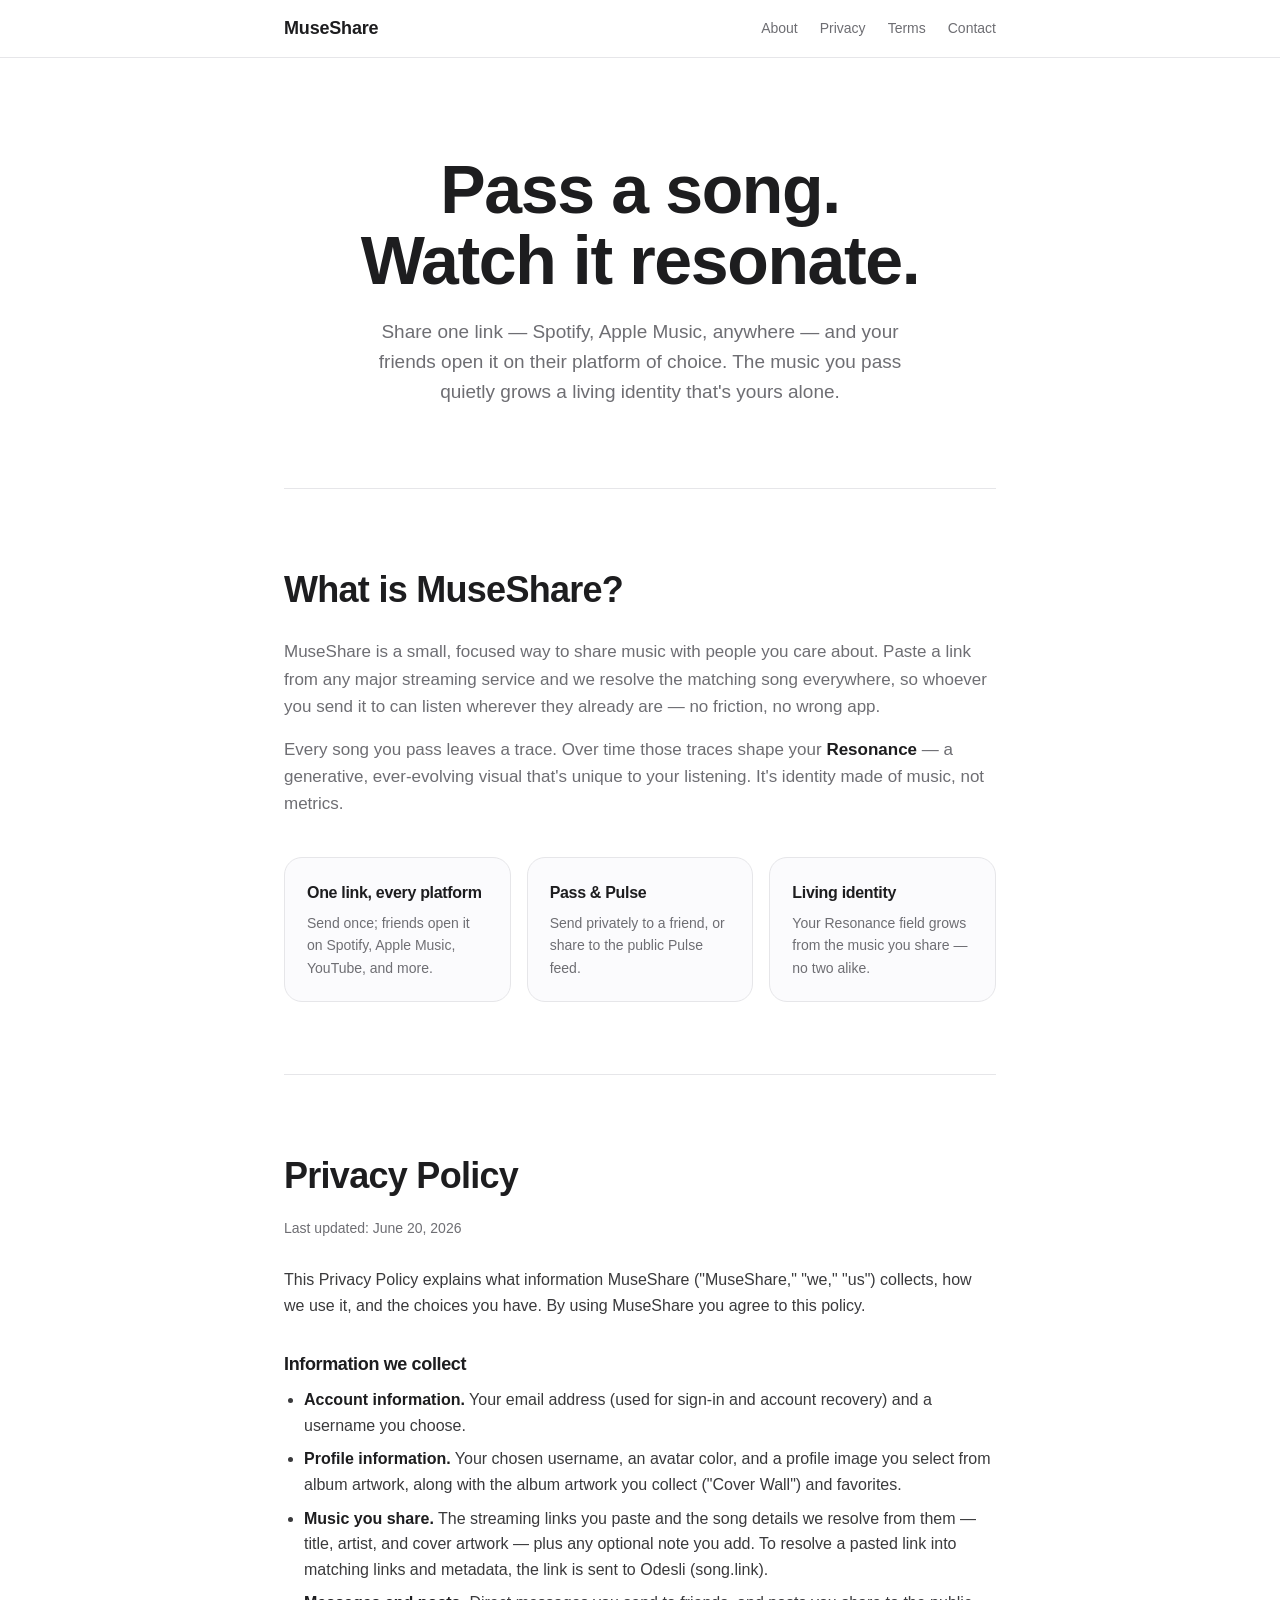
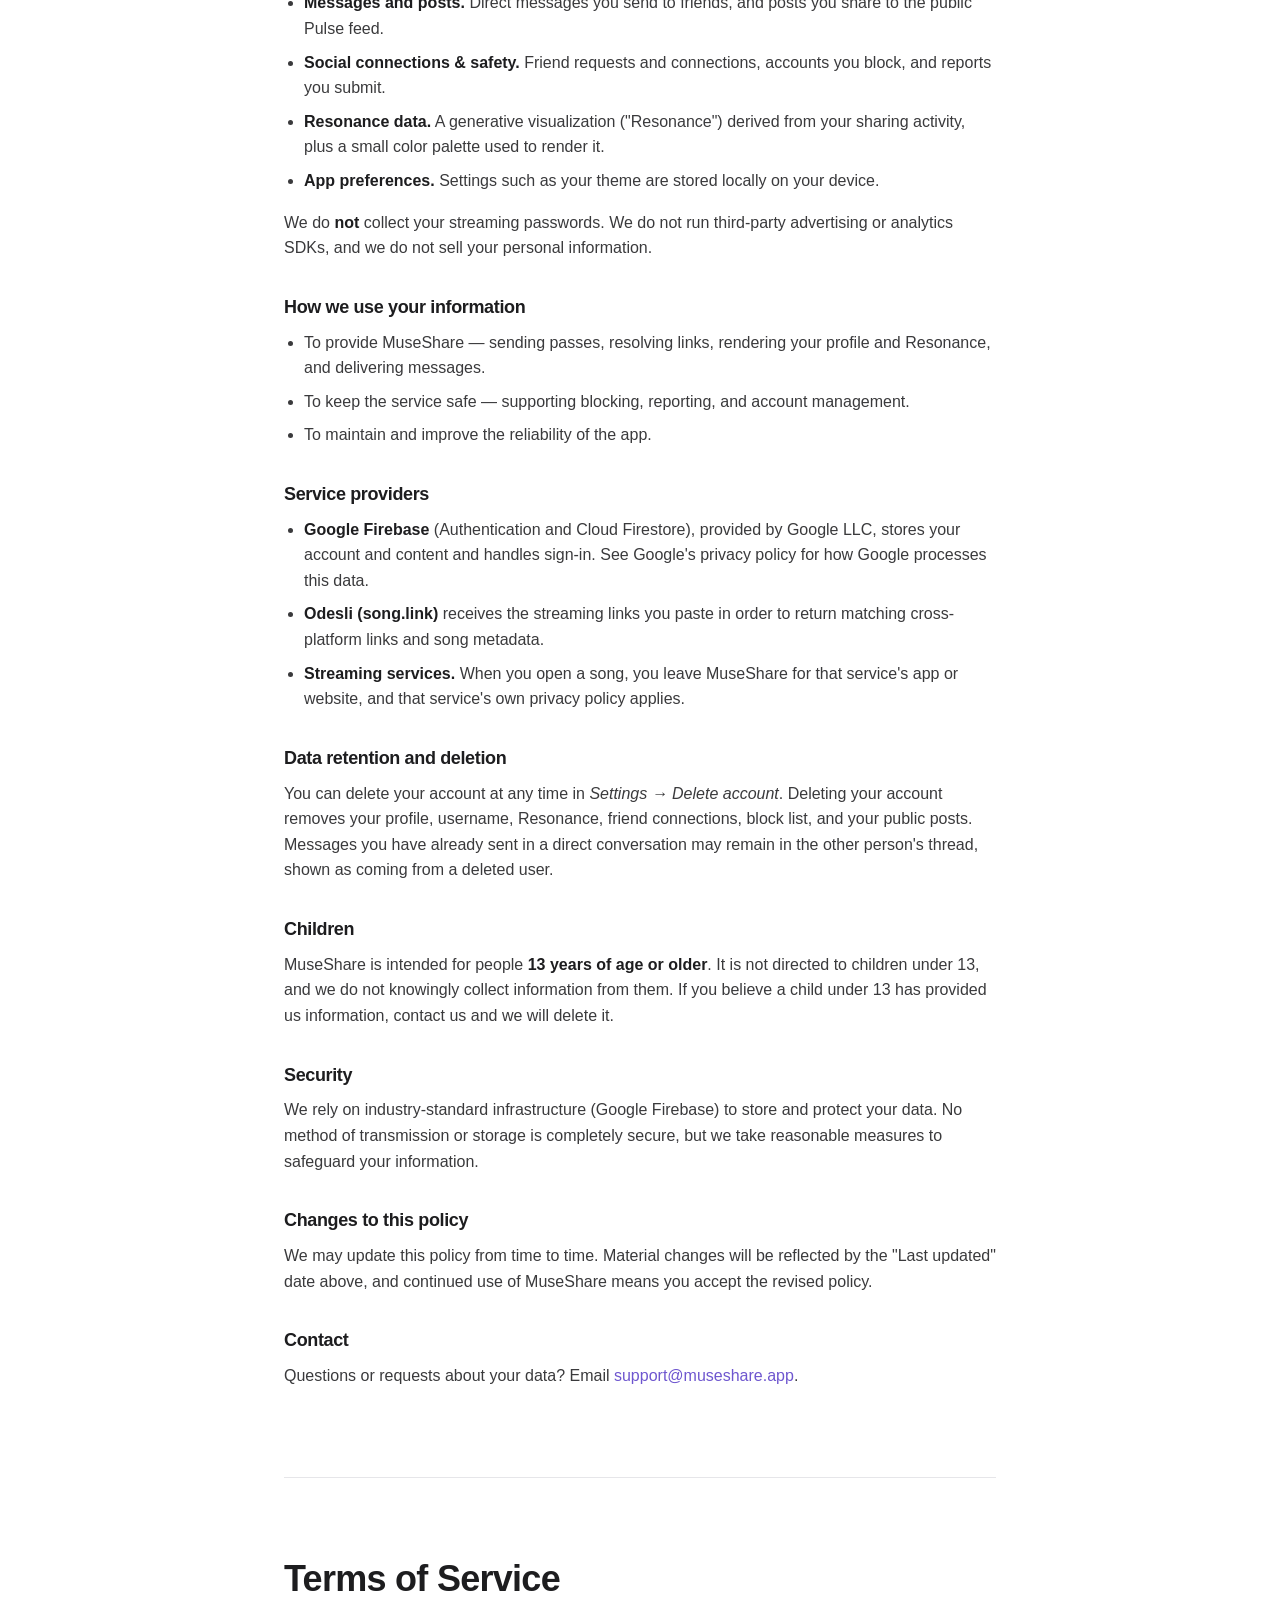
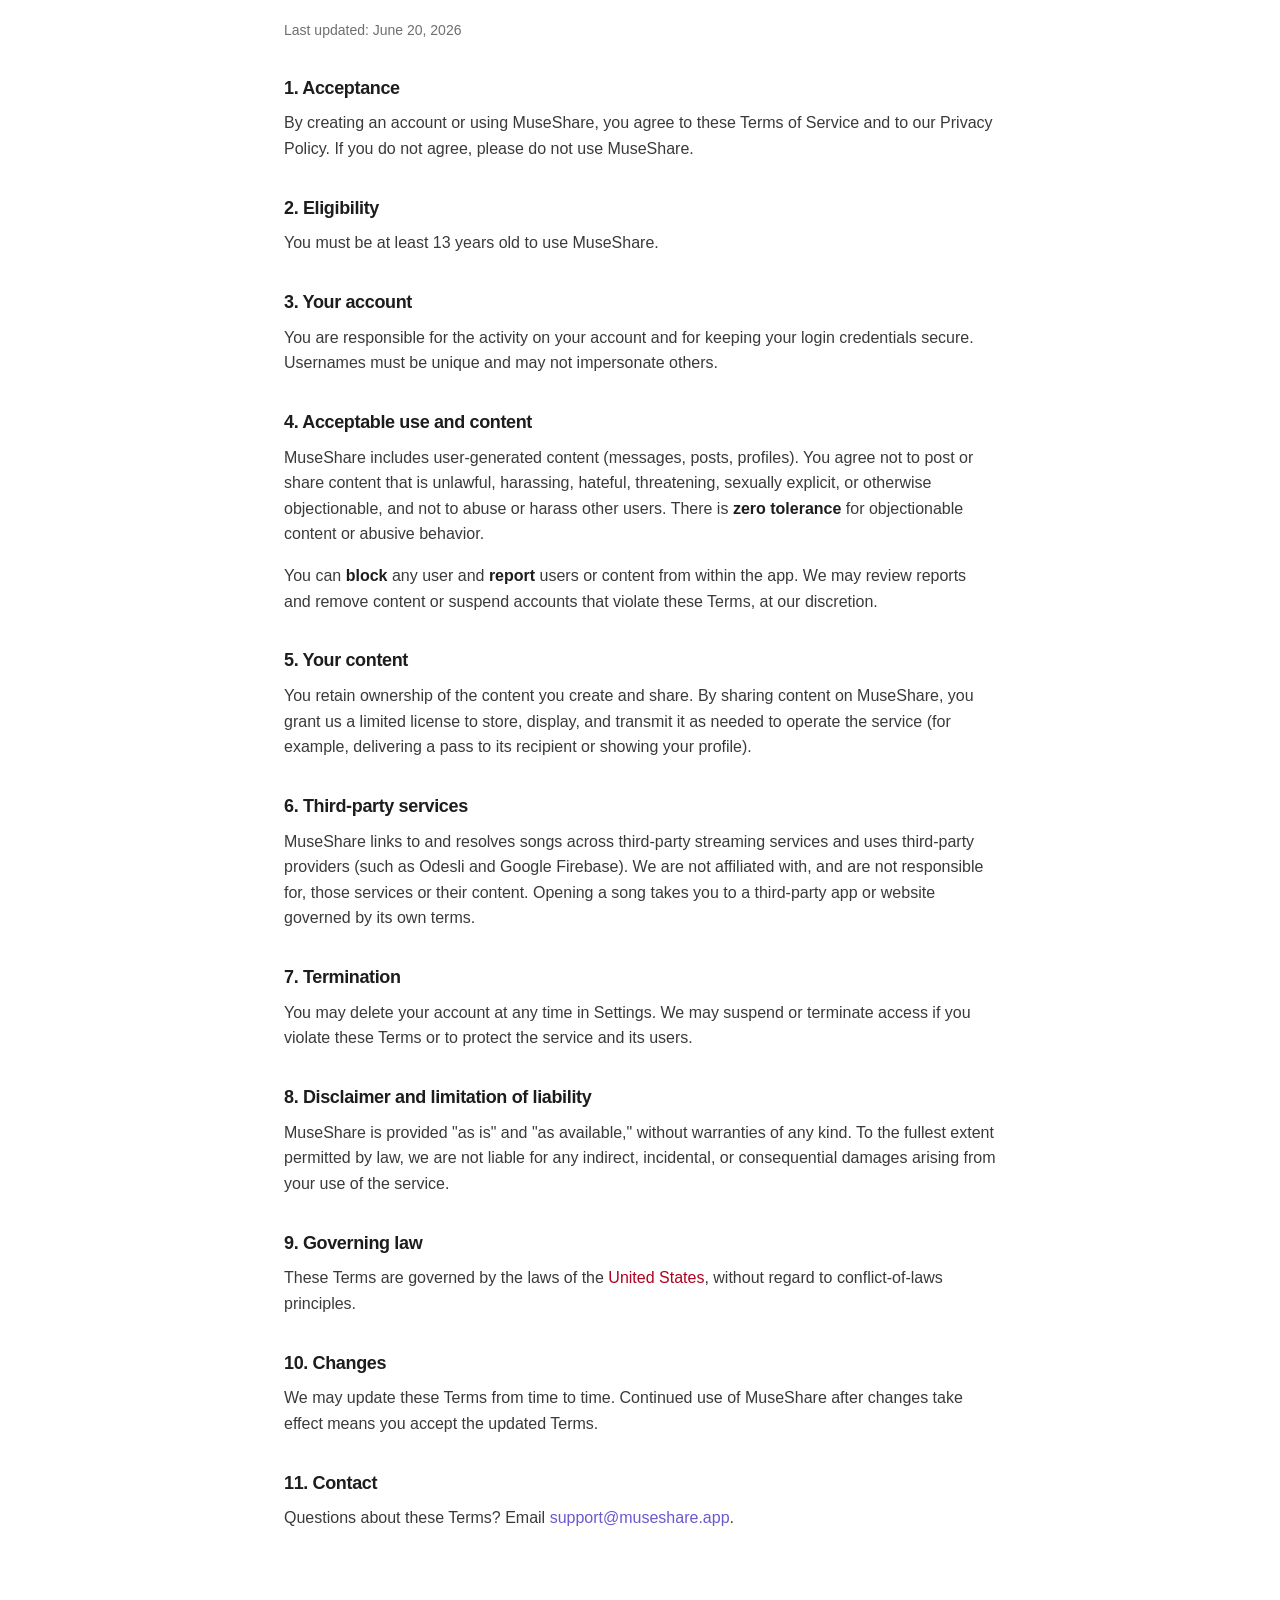
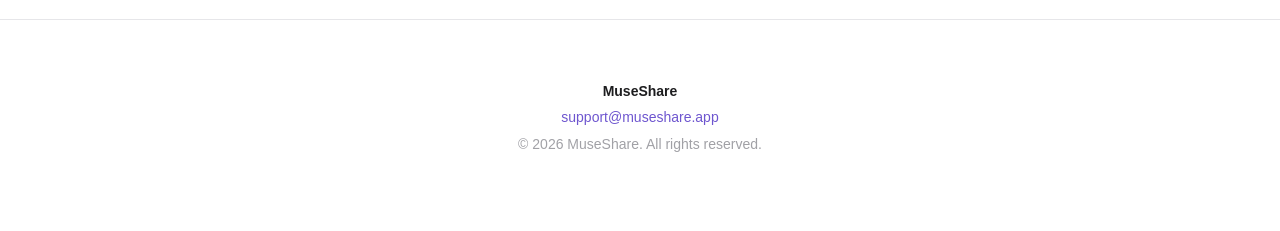
==== index.html @ 9eaff29a "MuseShare site" ====
<!DOCTYPE html>
<html lang="en">
<head>
  <meta charset="UTF-8" />
  <meta name="viewport" content="width=device-width, initial-scale=1.0" />
  <title>MuseShare — Pass a song. Watch it resonate.</title>
  <meta
    name="description"
    content="MuseShare lets you pass one song link and your friends open it on their platform of choice — while your shared music grows a living identity."
  />
  <link rel="stylesheet" href="style.css" />
</head>
<body>
  <header class="nav">
    <div class="nav-inner">
      <a class="wordmark" href="#top">MuseShare</a>
      <nav class="nav-links">
        <a href="#about">About</a>
        <a href="#privacy">Privacy</a>
        <a href="#terms">Terms</a>
        <a href="#contact">Contact</a>
      </nav>
    </div>
  </header>

  <main id="top">
    <!-- Hero -->
    <section class="hero">
      <h1>Pass a song.<br />Watch it resonate.</h1>
      <p class="hero-sub">
        Share one link — Spotify, Apple Music, anywhere — and your friends open it
        on their platform of choice. The music you pass quietly grows a living
        identity that's yours alone.
      </p>
    </section>

    <!-- About -->
    <section id="about" class="section">
      <h2>What is MuseShare?</h2>
      <p>
        MuseShare is a small, focused way to share music with people you care about.
        Paste a link from any major streaming service and we resolve the matching
        song everywhere, so whoever you send it to can listen wherever they already
        are — no friction, no wrong app.
      </p>
      <p>
        Every song you pass leaves a trace. Over time those traces shape your
        <strong>Resonance</strong> — a generative, ever-evolving visual that's
        unique to your listening. It's identity made of music, not metrics.
      </p>
      <div class="feature-grid">
        <div class="feature">
          <h3>One link, every platform</h3>
          <p>Send once; friends open it on Spotify, Apple Music, YouTube, and more.</p>
        </div>
        <div class="feature">
          <h3>Pass &amp; Pulse</h3>
          <p>Send privately to a friend, or share to the public Pulse feed.</p>
        </div>
        <div class="feature">
          <h3>Living identity</h3>
          <p>Your Resonance field grows from the music you share — no two alike.</p>
        </div>
      </div>
    </section>

    <!-- Privacy -->
    <section id="privacy" class="section legal">
      <h2>Privacy Policy</h2>
      <p class="updated">Last updated: June 20, 2026</p>

      <p>
        This Privacy Policy explains what information MuseShare ("MuseShare," "we,"
        "us") collects, how we use it, and the choices you have. By using MuseShare
        you agree to this policy.
      </p>

      <h3>Information we collect</h3>
      <ul>
        <li><strong>Account information.</strong> Your email address (used for sign-in and account recovery) and a username you choose.</li>
        <li><strong>Profile information.</strong> Your chosen username, an avatar color, and a profile image you select from album artwork, along with the album artwork you collect ("Cover Wall") and favorites.</li>
        <li><strong>Music you share.</strong> The streaming links you paste and the song details we resolve from them — title, artist, and cover artwork — plus any optional note you add. To resolve a pasted link into matching links and metadata, the link is sent to Odesli (song.link).</li>
        <li><strong>Messages and posts.</strong> Direct messages you send to friends, and posts you share to the public Pulse feed.</li>
        <li><strong>Social connections &amp; safety.</strong> Friend requests and connections, accounts you block, and reports you submit.</li>
        <li><strong>Resonance data.</strong> A generative visualization ("Resonance") derived from your sharing activity, plus a small color palette used to render it.</li>
        <li><strong>App preferences.</strong> Settings such as your theme are stored locally on your device.</li>
      </ul>
      <p>
        We do <strong>not</strong> collect your streaming passwords. We do not run
        third-party advertising or analytics SDKs, and we do not sell your personal
        information.
      </p>

      <h3>How we use your information</h3>
      <ul>
        <li>To provide MuseShare — sending passes, resolving links, rendering your profile and Resonance, and delivering messages.</li>
        <li>To keep the service safe — supporting blocking, reporting, and account management.</li>
        <li>To maintain and improve the reliability of the app.</li>
      </ul>

      <h3>Service providers</h3>
      <ul>
        <li><strong>Google Firebase</strong> (Authentication and Cloud Firestore), provided by Google LLC, stores your account and content and handles sign-in. See Google's privacy policy for how Google processes this data.</li>
        <li><strong>Odesli (song.link)</strong> receives the streaming links you paste in order to return matching cross-platform links and song metadata.</li>
        <li><strong>Streaming services.</strong> When you open a song, you leave MuseShare for that service's app or website, and that service's own privacy policy applies.</li>
      </ul>

      <h3>Data retention and deletion</h3>
      <p>
        You can delete your account at any time in <em>Settings → Delete account</em>.
        Deleting your account removes your profile, username, Resonance, friend
        connections, block list, and your public posts. Messages you have already
        sent in a direct conversation may remain in the other person's thread, shown
        as coming from a deleted user.
      </p>

      <h3>Children</h3>
      <p>
        MuseShare is intended for people <strong>13 years of age or older</strong>.
        It is not directed to children under 13, and we do not knowingly collect
        information from them. If you believe a child under 13 has provided us
        information, contact us and we will delete it.
      </p>

      <h3>Security</h3>
      <p>
        We rely on industry-standard infrastructure (Google Firebase) to store and
        protect your data. No method of transmission or storage is completely secure,
        but we take reasonable measures to safeguard your information.
      </p>

      <h3>Changes to this policy</h3>
      <p>
        We may update this policy from time to time. Material changes will be
        reflected by the "Last updated" date above, and continued use of MuseShare
        means you accept the revised policy.
      </p>

      <h3>Contact</h3>
      <p>
        Questions or requests about your data? Email
        <a href="mailto:support@museshare.app">support@museshare.app</a>.
      </p>
    </section>

    <!-- Terms -->
    <section id="terms" class="section legal">
      <h2>Terms of Service</h2>
      <p class="updated">Last updated: June 20, 2026</p>

      <h3>1. Acceptance</h3>
      <p>
        By creating an account or using MuseShare, you agree to these Terms of
        Service and to our Privacy Policy. If you do not agree, please do not use
        MuseShare.
      </p>

      <h3>2. Eligibility</h3>
      <p>You must be at least 13 years old to use MuseShare.</p>

      <h3>3. Your account</h3>
      <p>
        You are responsible for the activity on your account and for keeping your
        login credentials secure. Usernames must be unique and may not impersonate
        others.
      </p>

      <h3>4. Acceptable use and content</h3>
      <p>
        MuseShare includes user-generated content (messages, posts, profiles). You
        agree not to post or share content that is unlawful, harassing, hateful,
        threatening, sexually explicit, or otherwise objectionable, and not to abuse
        or harass other users. There is <strong>zero tolerance</strong> for
        objectionable content or abusive behavior.
      </p>
      <p>
        You can <strong>block</strong> any user and <strong>report</strong> users or
        content from within the app. We may review reports and remove content or
        suspend accounts that violate these Terms, at our discretion.
      </p>

      <h3>5. Your content</h3>
      <p>
        You retain ownership of the content you create and share. By sharing content
        on MuseShare, you grant us a limited license to store, display, and transmit
        it as needed to operate the service (for example, delivering a pass to its
        recipient or showing your profile).
      </p>

      <h3>6. Third-party services</h3>
      <p>
        MuseShare links to and resolves songs across third-party streaming services
        and uses third-party providers (such as Odesli and Google Firebase). We are
        not affiliated with, and are not responsible for, those services or their
        content. Opening a song takes you to a third-party app or website governed by
        its own terms.
      </p>

      <h3>7. Termination</h3>
      <p>
        You may delete your account at any time in Settings. We may suspend or
        terminate access if you violate these Terms or to protect the service and its
        users.
      </p>

      <h3>8. Disclaimer and limitation of liability</h3>
      <p>
        MuseShare is provided "as is" and "as available," without warranties of any
        kind. To the fullest extent permitted by law, we are not liable for any
        indirect, incidental, or consequential damages arising from your use of the
        service.
      </p>

      <h3>9. Governing law</h3>
      <p>
        These Terms are governed by the laws of the 
        <span class="placeholder">United States</span>, without regard to
        conflict-of-laws principles.
      </p>

      <h3>10. Changes</h3>
      <p>
        We may update these Terms from time to time. Continued use of MuseShare after
        changes take effect means you accept the updated Terms.
      </p>

      <h3>11. Contact</h3>
      <p>
        Questions about these Terms? Email
        <a href="mailto:support@museshare.app">support@museshare.app</a>.
      </p>
    </section>
  </main>

  <footer id="contact" class="footer">
    <p class="footer-mark">MuseShare</p>
    <p>
      <a href="mailto:support@museshare.app">support@museshare.app</a>
    </p>
    <p class="footer-fine">© 2026 MuseShare. All rights reserved.</p>
  </footer>
</body>
</html>
---- style.css ----
/* MuseShare site — clean Apple-white, single scroll. */

:root {
  --bg: #ffffff;
  --bg-soft: #fbfbfd;
  --ink: #1d1d1f;
  --ink-soft: #6e6e73;
  --hairline: #e6e6e9;
  --accent: #6e56cf; /* subtle brand purple */
  --maxw: 760px;
  --radius: 18px;
}

* {
  box-sizing: border-box;
}

html {
  scroll-behavior: smooth;
  -webkit-text-size-adjust: 100%;
}

body {
  margin: 0;
  background: var(--bg);
  color: var(--ink);
  font-family: -apple-system, BlinkMacSystemFont, "SF Pro Text", "Helvetica Neue",
    Helvetica, Arial, sans-serif;
  line-height: 1.6;
  -webkit-font-smoothing: antialiased;
  text-rendering: optimizeLegibility;
}

a {
  color: var(--accent);
  text-decoration: none;
}
a:hover {
  text-decoration: underline;
}

/* ── Sticky nav ─────────────────────────────────────────────── */
.nav {
  position: sticky;
  top: 0;
  z-index: 10;
  background: rgba(255, 255, 255, 0.72);
  backdrop-filter: saturate(180%) blur(20px);
  -webkit-backdrop-filter: saturate(180%) blur(20px);
  border-bottom: 1px solid var(--hairline);
}
.nav-inner {
  max-width: var(--maxw);
  margin: 0 auto;
  padding: 14px 24px;
  display: flex;
  align-items: center;
  justify-content: space-between;
}
.wordmark {
  color: var(--ink);
  font-weight: 700;
  font-size: 18px;
  letter-spacing: -0.01em;
}
.wordmark:hover {
  text-decoration: none;
}
.nav-links {
  display: flex;
  gap: 22px;
}
.nav-links a {
  color: var(--ink-soft);
  font-size: 14px;
  font-weight: 500;
}
.nav-links a:hover {
  color: var(--ink);
  text-decoration: none;
}

/* ── Layout ─────────────────────────────────────────────────── */
main {
  max-width: var(--maxw);
  margin: 0 auto;
  padding: 0 24px;
}

.section {
  padding: 72px 0;
  border-top: 1px solid var(--hairline);
  scroll-margin-top: 80px;
}

h1,
h2,
h3 {
  letter-spacing: -0.02em;
  color: var(--ink);
}

/* ── Hero ───────────────────────────────────────────────────── */
.hero {
  padding: 96px 0 80px;
  text-align: center;
}
.hero h1 {
  font-size: clamp(40px, 7vw, 68px);
  line-height: 1.05;
  font-weight: 700;
  margin: 0 0 20px;
}
.hero-sub {
  max-width: 540px;
  margin: 0 auto;
  font-size: 19px;
  color: var(--ink-soft);
}

/* ── Sections ───────────────────────────────────────────────── */
.section h2 {
  font-size: clamp(28px, 4vw, 36px);
  font-weight: 700;
  margin: 0 0 20px;
}
.section h3 {
  font-size: 18px;
  font-weight: 600;
  margin: 32px 0 8px;
}
.section p {
  font-size: 17px;
  margin: 0 0 16px;
}

#about p {
  color: var(--ink-soft);
}
#about p strong {
  color: var(--ink);
}

/* feature grid */
.feature-grid {
  display: grid;
  grid-template-columns: repeat(auto-fit, minmax(200px, 1fr));
  gap: 16px;
  margin-top: 40px;
}
.feature {
  background: var(--bg-soft);
  border: 1px solid var(--hairline);
  border-radius: var(--radius);
  padding: 22px;
}
.feature h3 {
  margin: 0 0 6px;
  font-size: 16px;
  font-weight: 600;
}
.feature p {
  margin: 0;
  font-size: 14px;
  color: var(--ink-soft);
}

/* ── Legal blocks ───────────────────────────────────────────── */
.legal .updated {
  color: var(--ink-soft);
  font-size: 14px;
  margin-top: -8px;
  margin-bottom: 28px;
}
.legal p,
.legal li {
  font-size: 16px;
  color: #3a3a3c;
}
.legal ul {
  padding-left: 20px;
  margin: 8px 0 16px;
}
.legal li {
  margin-bottom: 8px;
}
.legal strong {
  color: var(--ink);
}
.placeholder {
  color: #b00020;
  font-weight: 500;
}

/* ── Footer ─────────────────────────────────────────────────── */
.footer {
  border-top: 1px solid var(--hairline);
  text-align: center;
  padding: 56px 24px 72px;
  color: var(--ink-soft);
}
.footer-mark {
  font-weight: 700;
  color: var(--ink);
  font-size: 17px;
  margin: 0 0 8px;
}
.footer p {
  margin: 4px 0;
  font-size: 14px;
}
.footer-fine {
  color: #a1a1a6;
  margin-top: 18px;
}

@media (max-width: 540px) {
  .nav-links {
    gap: 16px;
  }
  .section {
    padding: 56px 0;
  }
}
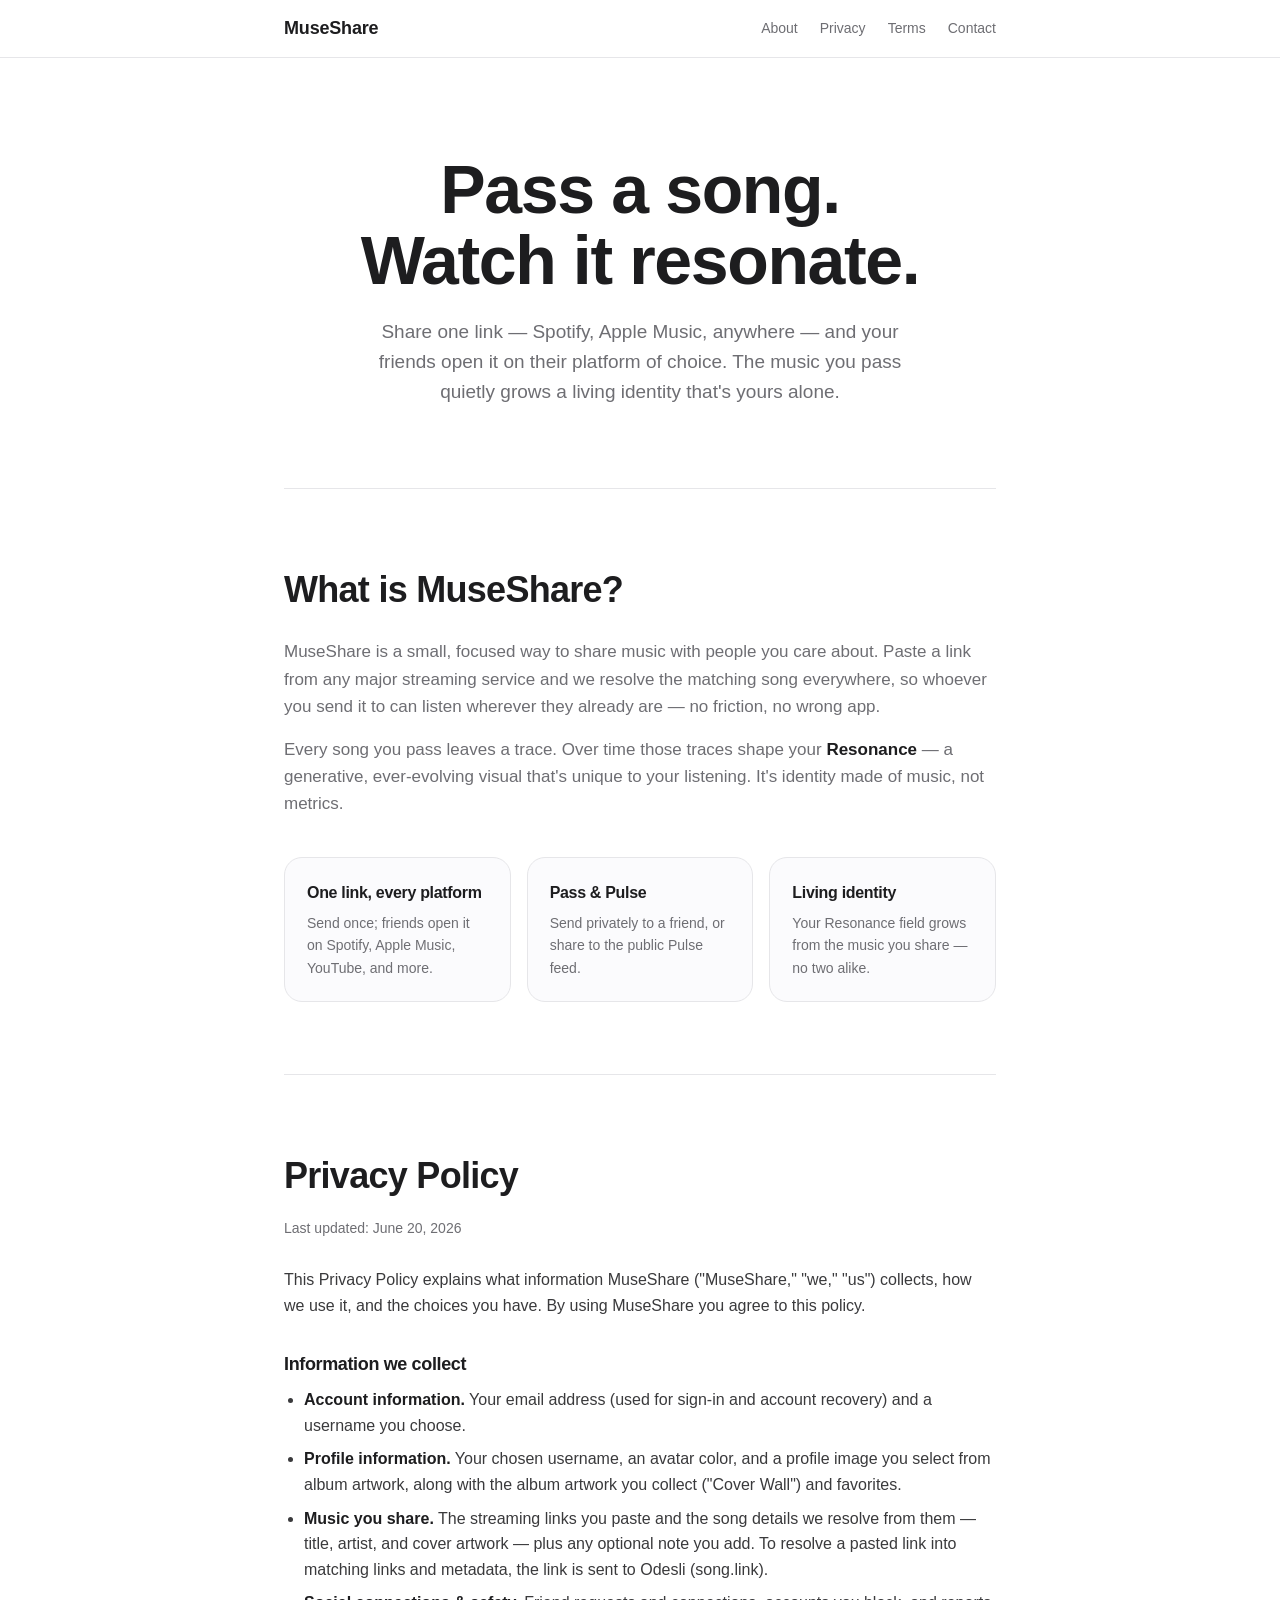
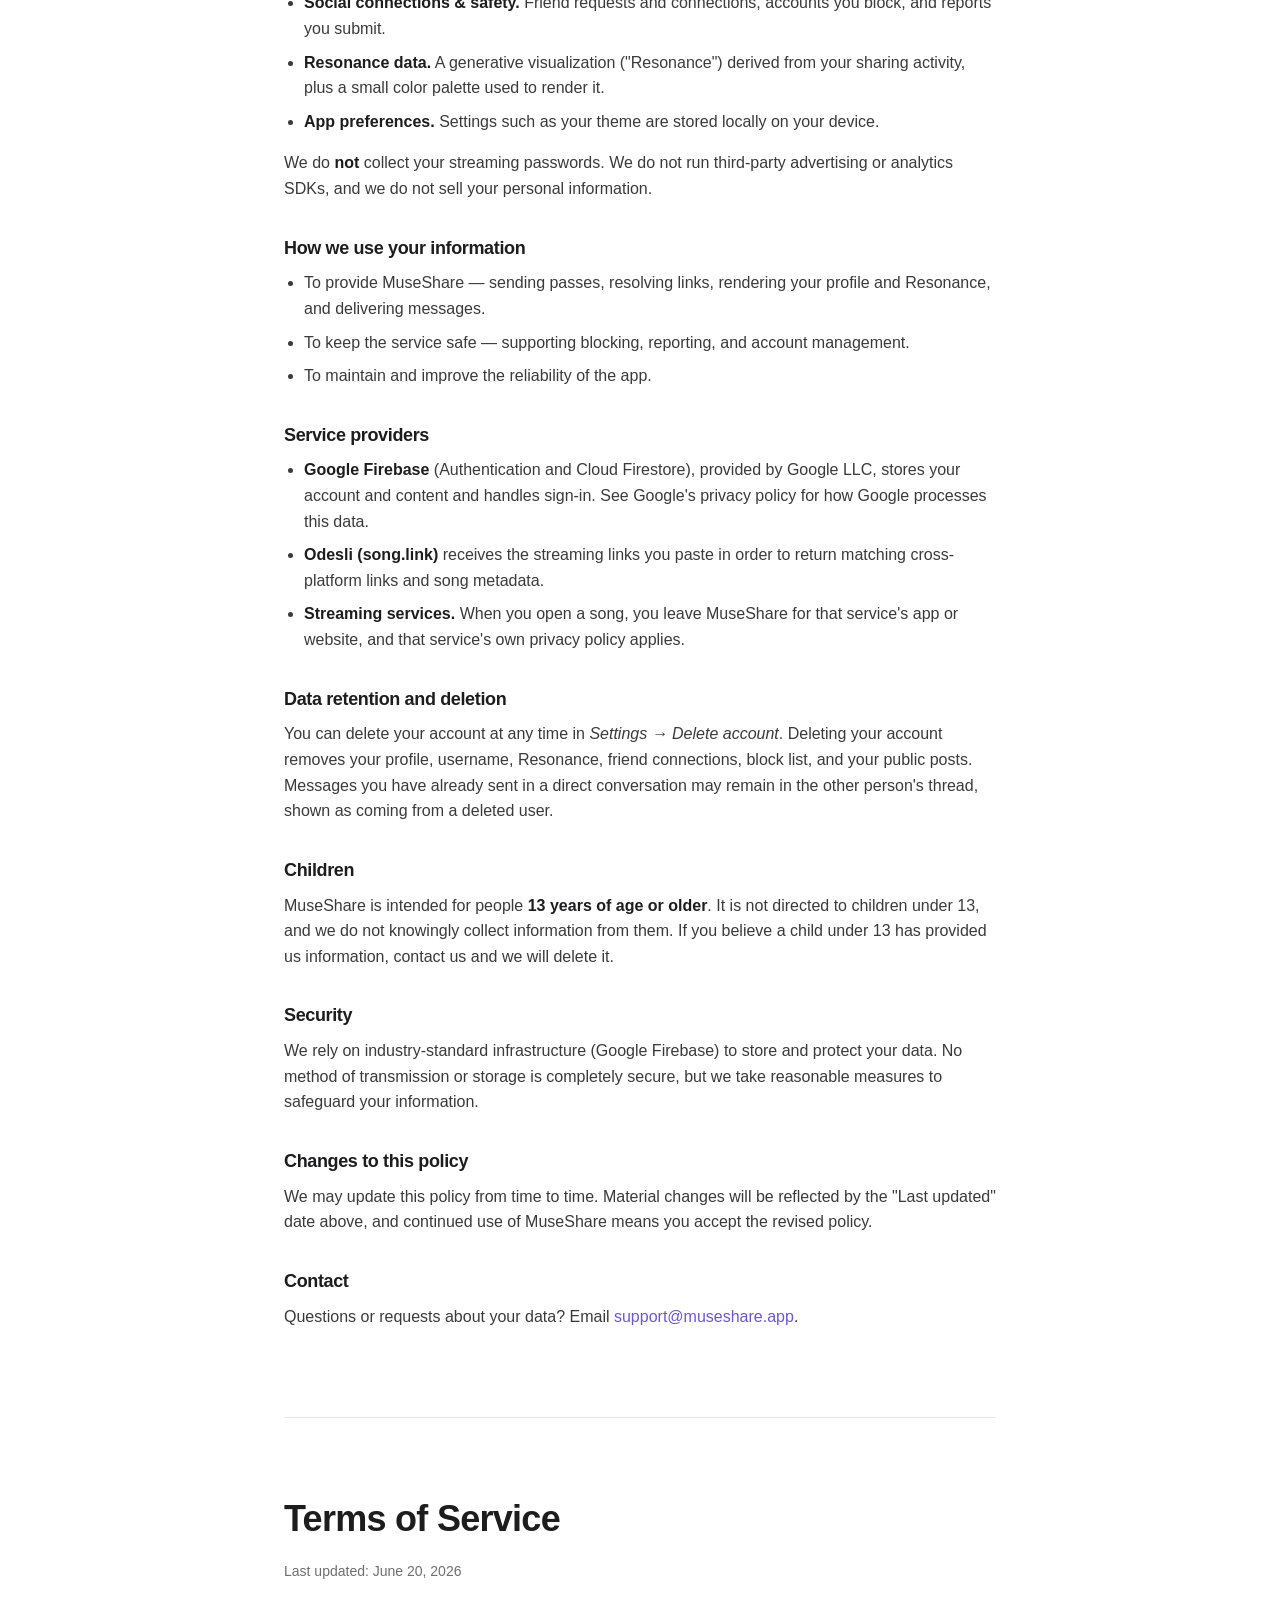
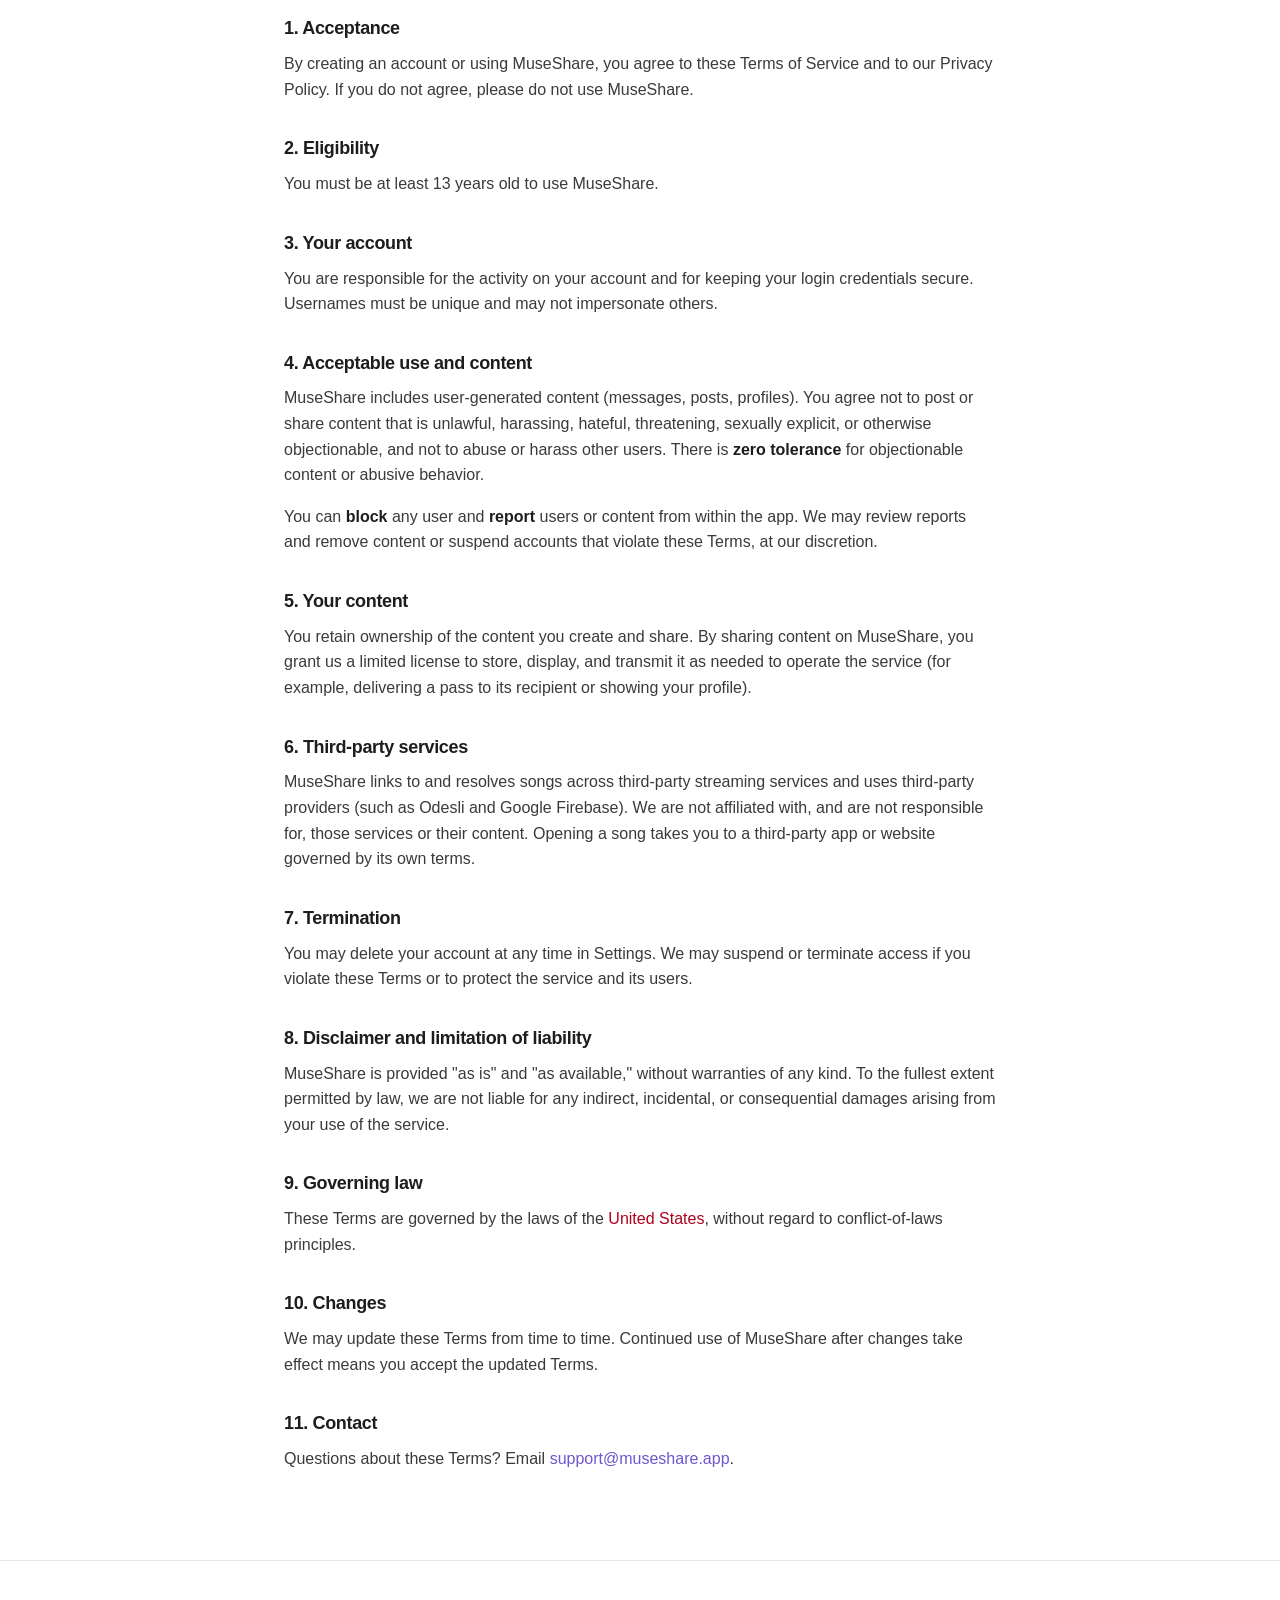
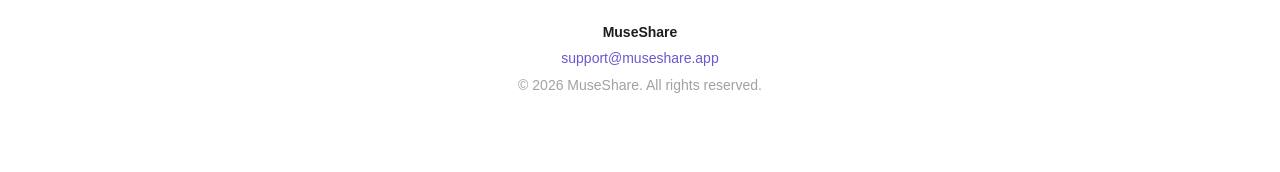
==== commit 3f2e6d80: "Updated terms" ====
--- a/index.html
+++ b/index.html
@@ -80,7 +80,6 @@
         <li><strong>Account information.</strong> Your email address (used for sign-in and account recovery) and a username you choose.</li>
         <li><strong>Profile information.</strong> Your chosen username, an avatar color, and a profile image you select from album artwork, along with the album artwork you collect ("Cover Wall") and favorites.</li>
         <li><strong>Music you share.</strong> The streaming links you paste and the song details we resolve from them — title, artist, and cover artwork — plus any optional note you add. To resolve a pasted link into matching links and metadata, the link is sent to Odesli (song.link).</li>
-        <li><strong>Messages and posts.</strong> Direct messages you send to friends, and posts you share to the public Pulse feed.</li>
         <li><strong>Social connections &amp; safety.</strong> Friend requests and connections, accounts you block, and reports you submit.</li>
         <li><strong>Resonance data.</strong> A generative visualization ("Resonance") derived from your sharing activity, plus a small color palette used to render it.</li>
         <li><strong>App preferences.</strong> Settings such as your theme are stored locally on your device.</li>
--- a/style.css
+++ b/style.css
@@ -1,4 +1,4 @@
-/* MuseShare site — clean Apple-white, single scroll. */
+
 
 :root {
   --bg: #ffffff;
@@ -6,7 +6,7 @@
   --ink: #1d1d1f;
   --ink-soft: #6e6e73;
   --hairline: #e6e6e9;
-  --accent: #6e56cf; /* subtle brand purple */
+  --accent: #6e56cf; 
   --maxw: 760px;
   --radius: 18px;
 }
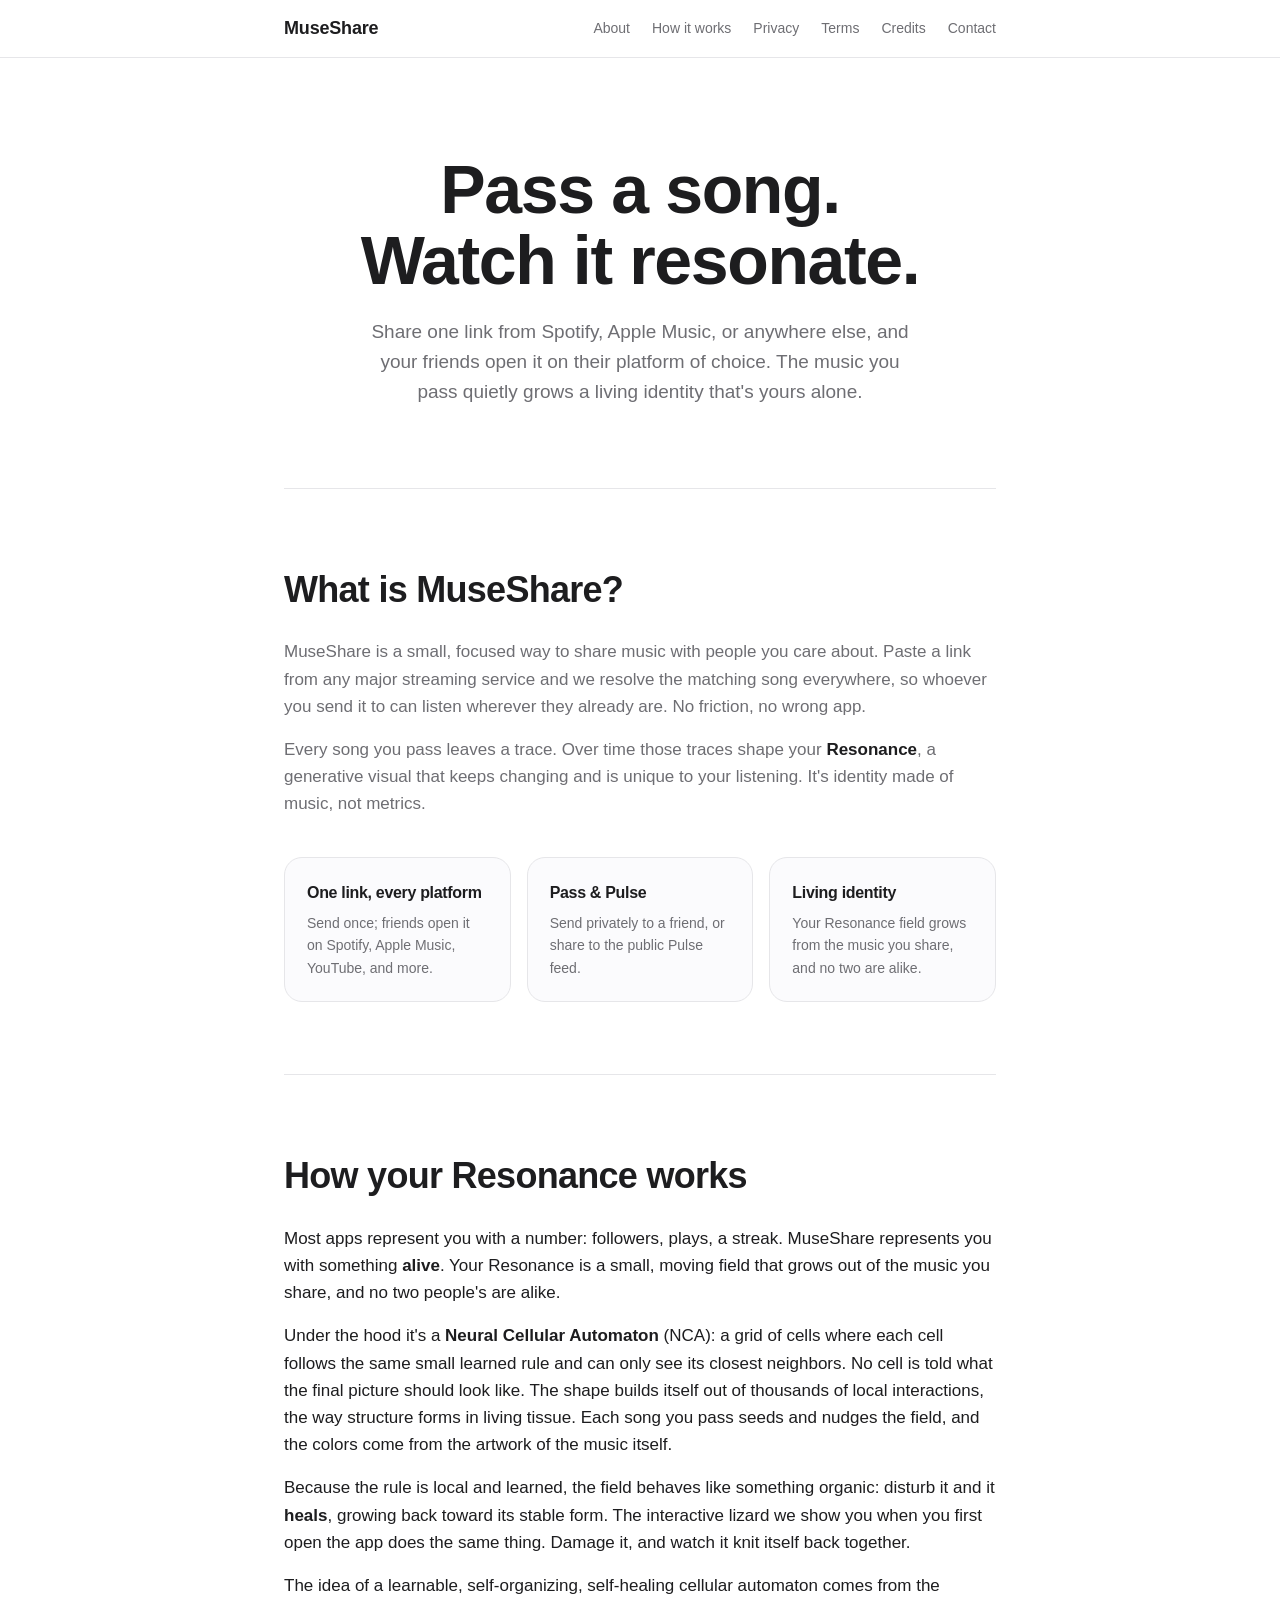
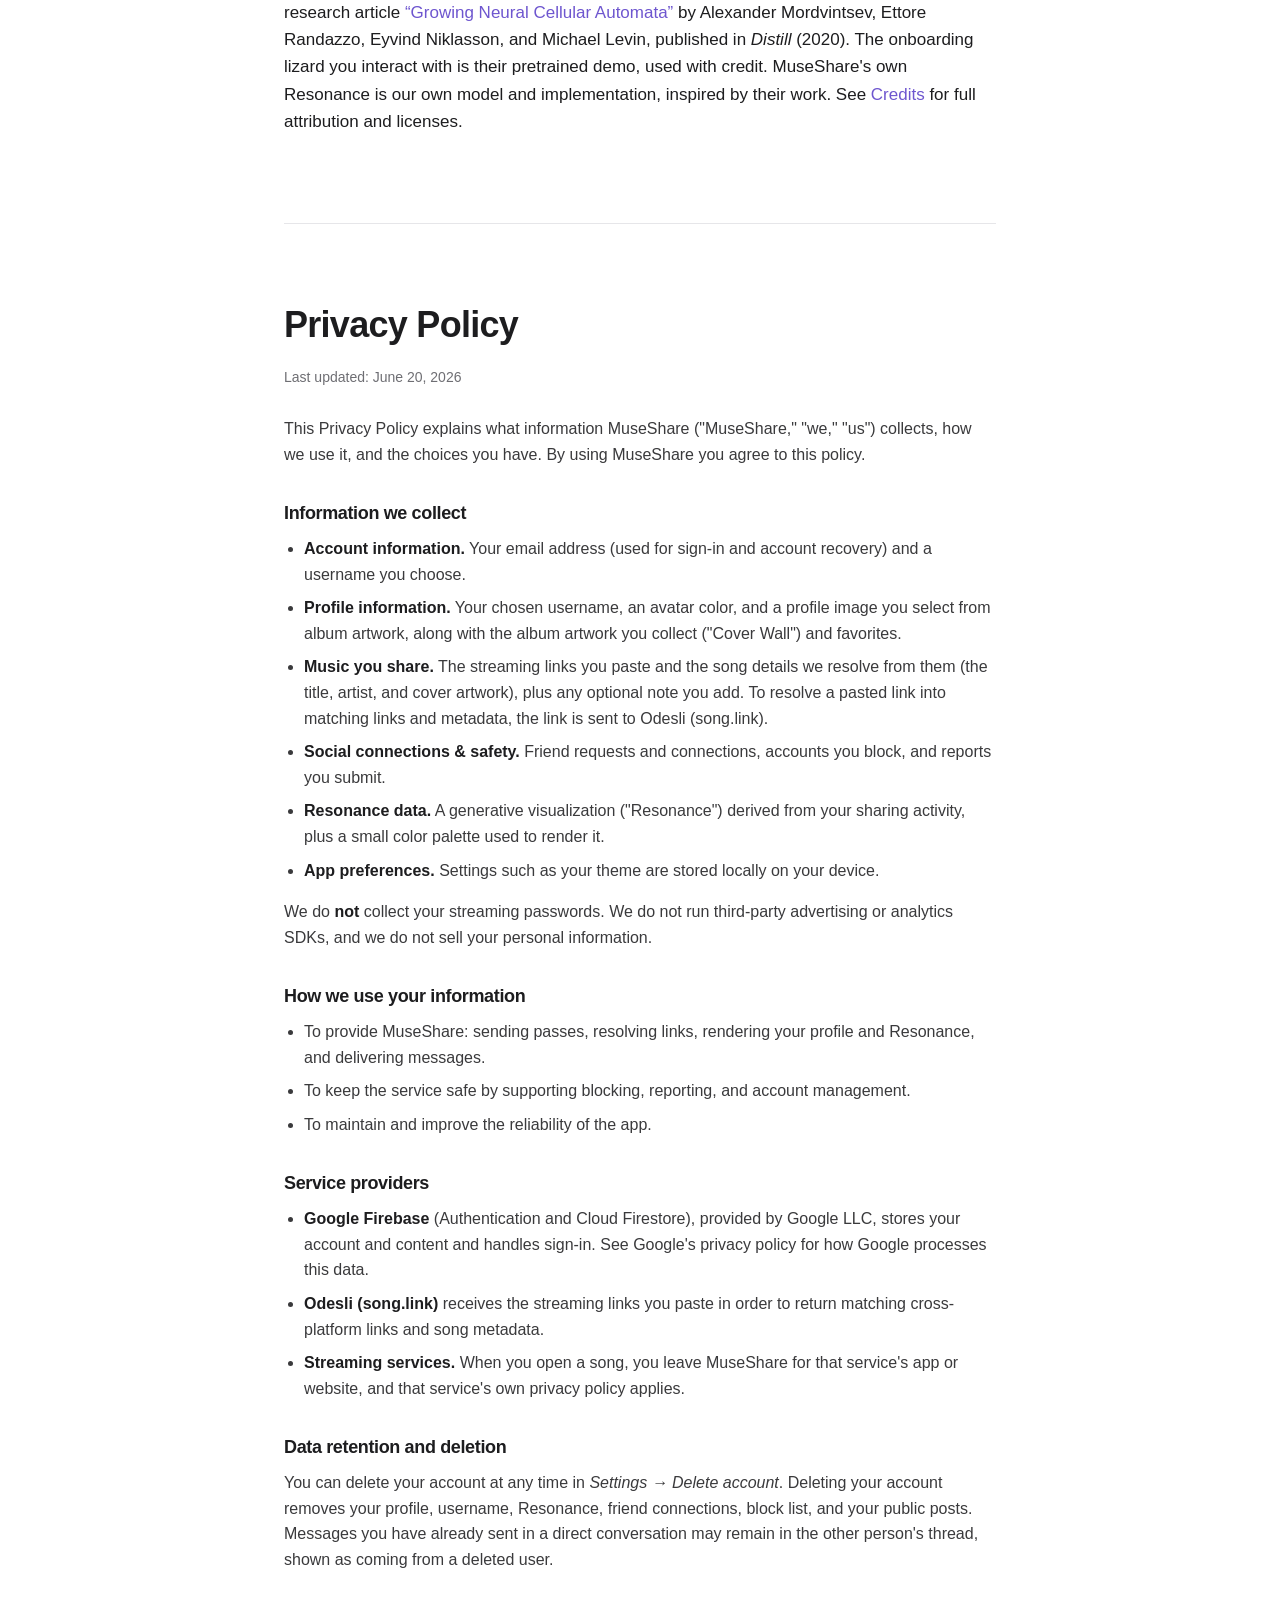
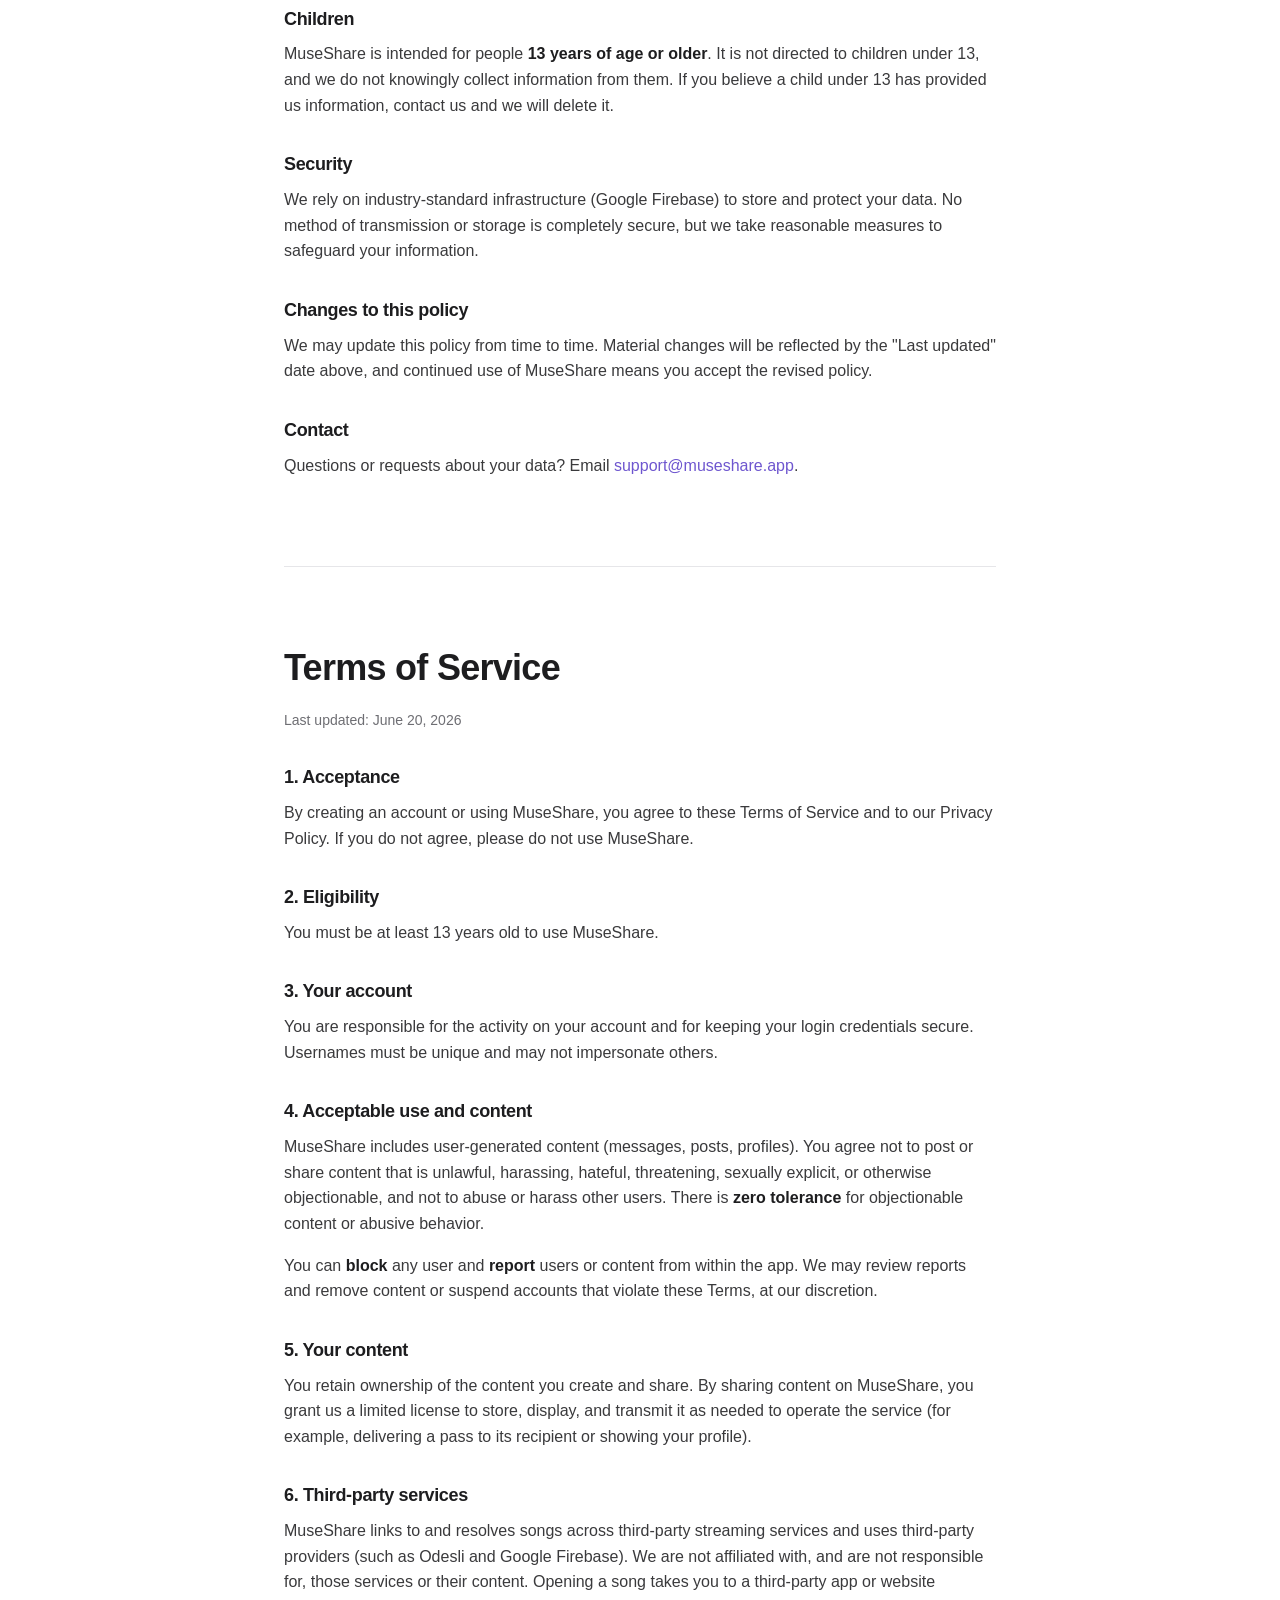
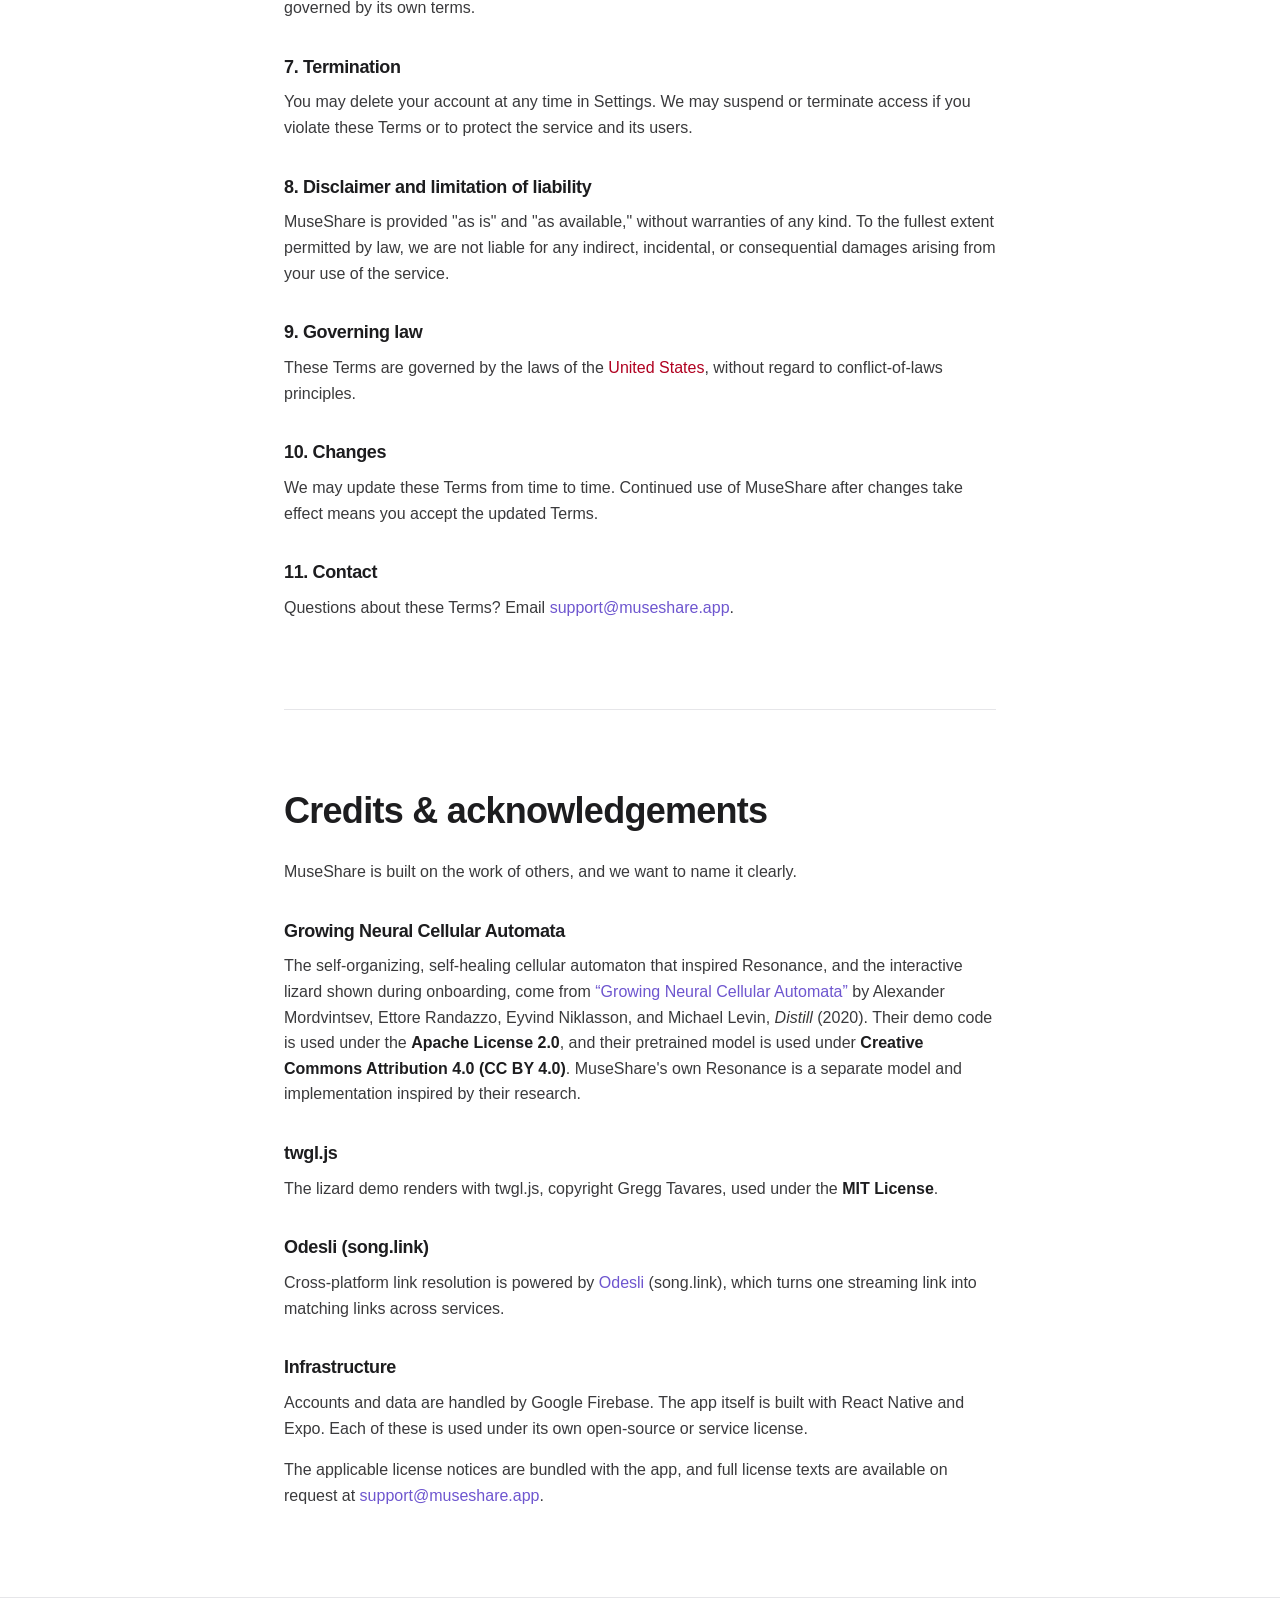
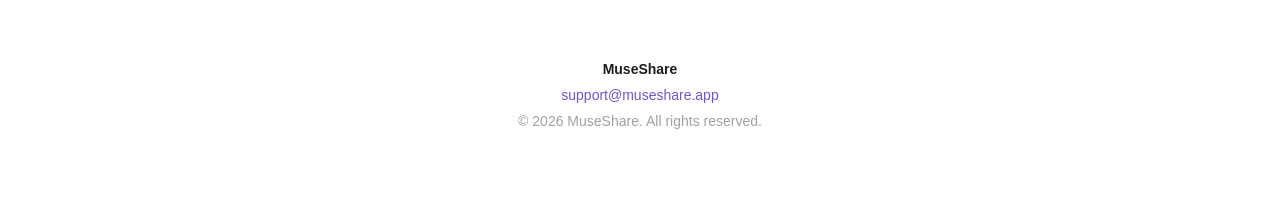
==== commit 74cdcc56: "Updated site" ====
--- a/index.html
+++ b/index.html
@@ -3,10 +3,10 @@
 <head>
   <meta charset="UTF-8" />
   <meta name="viewport" content="width=device-width, initial-scale=1.0" />
-  <title>MuseShare — Pass a song. Watch it resonate.</title>
+  <title>MuseShare. Pass a song, watch it resonate.</title>
   <meta
     name="description"
-    content="MuseShare lets you pass one song link and your friends open it on their platform of choice — while your shared music grows a living identity."
+    content="MuseShare lets you pass one song link and your friends open it on their platform of choice, while your shared music grows a living identity."
   />
   <link rel="stylesheet" href="style.css" />
 </head>
@@ -16,8 +16,10 @@
       <a class="wordmark" href="#top">MuseShare</a>
       <nav class="nav-links">
         <a href="#about">About</a>
+        <a href="#how-it-works">How it works</a>
         <a href="#privacy">Privacy</a>
         <a href="#terms">Terms</a>
+        <a href="#credits">Credits</a>
         <a href="#contact">Contact</a>
       </nav>
     </div>
@@ -28,9 +30,9 @@
     <section class="hero">
       <h1>Pass a song.<br />Watch it resonate.</h1>
       <p class="hero-sub">
-        Share one link — Spotify, Apple Music, anywhere — and your friends open it
-        on their platform of choice. The music you pass quietly grows a living
-        identity that's yours alone.
+        Share one link from Spotify, Apple Music, or anywhere else, and your
+        friends open it on their platform of choice. The music you pass quietly
+        grows a living identity that's yours alone.
       </p>
     </section>
 
@@ -41,11 +43,11 @@
         MuseShare is a small, focused way to share music with people you care about.
         Paste a link from any major streaming service and we resolve the matching
         song everywhere, so whoever you send it to can listen wherever they already
-        are — no friction, no wrong app.
+        are. No friction, no wrong app.
       </p>
       <p>
         Every song you pass leaves a trace. Over time those traces shape your
-        <strong>Resonance</strong> — a generative, ever-evolving visual that's
+        <strong>Resonance</strong>, a generative visual that keeps changing and is
         unique to your listening. It's identity made of music, not metrics.
       </p>
       <div class="feature-grid">
@@ -59,9 +61,46 @@
         </div>
         <div class="feature">
           <h3>Living identity</h3>
-          <p>Your Resonance field grows from the music you share — no two alike.</p>
+          <p>Your Resonance field grows from the music you share, and no two are alike.</p>
         </div>
       </div>
+    </section>
+
+    <!-- How it works -->
+    <section id="how-it-works" class="section">
+      <h2>How your Resonance works</h2>
+      <p>
+        Most apps represent you with a number: followers, plays, a streak.
+        MuseShare represents you with something <strong>alive</strong>. Your
+        Resonance is a small, moving field that grows out of the music you share,
+        and no two people's are alike.
+      </p>
+      <p>
+        Under the hood it's a <strong>Neural Cellular Automaton</strong> (NCA): a
+        grid of cells where each cell follows the same small learned rule and can
+        only see its closest neighbors. No cell is told what the final picture
+        should look like. The shape builds itself out of thousands of local
+        interactions, the way structure forms in living tissue. Each song you pass
+        seeds and nudges the field, and the colors come from the artwork of the
+        music itself.
+      </p>
+      <p>
+        Because the rule is local and learned, the field behaves like something
+        organic: disturb it and it <strong>heals</strong>, growing back toward its
+        stable form. The interactive lizard we show you when you first open the app
+        does the same thing. Damage it, and watch it knit itself back together.
+      </p>
+      <p>
+        The idea of a learnable, self-organizing, self-healing cellular automaton
+        comes from the research article
+        <a href="https://distill.pub/2020/growing-ca/" target="_blank" rel="noopener">
+          “Growing Neural Cellular Automata”</a>
+        by Alexander Mordvintsev, Ettore Randazzo, Eyvind Niklasson, and Michael
+        Levin, published in <em>Distill</em> (2020). The onboarding lizard you
+        interact with is their pretrained demo, used with credit. MuseShare's own
+        Resonance is our own model and implementation, inspired by their work. See
+        <a href="#credits">Credits</a> for full attribution and licenses.
+      </p>
     </section>
 
     <!-- Privacy -->
@@ -79,7 +118,7 @@
       <ul>
         <li><strong>Account information.</strong> Your email address (used for sign-in and account recovery) and a username you choose.</li>
         <li><strong>Profile information.</strong> Your chosen username, an avatar color, and a profile image you select from album artwork, along with the album artwork you collect ("Cover Wall") and favorites.</li>
-        <li><strong>Music you share.</strong> The streaming links you paste and the song details we resolve from them — title, artist, and cover artwork — plus any optional note you add. To resolve a pasted link into matching links and metadata, the link is sent to Odesli (song.link).</li>
+        <li><strong>Music you share.</strong> The streaming links you paste and the song details we resolve from them (the title, artist, and cover artwork), plus any optional note you add. To resolve a pasted link into matching links and metadata, the link is sent to Odesli (song.link).</li>
         <li><strong>Social connections &amp; safety.</strong> Friend requests and connections, accounts you block, and reports you submit.</li>
         <li><strong>Resonance data.</strong> A generative visualization ("Resonance") derived from your sharing activity, plus a small color palette used to render it.</li>
         <li><strong>App preferences.</strong> Settings such as your theme are stored locally on your device.</li>
@@ -92,8 +131,8 @@
 
       <h3>How we use your information</h3>
       <ul>
-        <li>To provide MuseShare — sending passes, resolving links, rendering your profile and Resonance, and delivering messages.</li>
-        <li>To keep the service safe — supporting blocking, reporting, and account management.</li>
+        <li>To provide MuseShare: sending passes, resolving links, rendering your profile and Resonance, and delivering messages.</li>
+        <li>To keep the service safe by supporting blocking, reporting, and account management.</li>
         <li>To maintain and improve the reliability of the app.</li>
       </ul>
 
@@ -226,6 +265,55 @@
       <h3>11. Contact</h3>
       <p>
         Questions about these Terms? Email
+        <a href="mailto:support@museshare.app">support@museshare.app</a>.
+      </p>
+    </section>
+
+    <!-- Credits -->
+    <section id="credits" class="section legal">
+      <h2>Credits &amp; acknowledgements</h2>
+      <p>
+        MuseShare is built on the work of others, and we want to name it clearly.
+      </p>
+
+      <h3>Growing Neural Cellular Automata</h3>
+      <p>
+        The self-organizing, self-healing cellular automaton that inspired
+        Resonance, and the interactive lizard shown during onboarding, come from
+        <a href="https://distill.pub/2020/growing-ca/" target="_blank" rel="noopener">“Growing
+        Neural Cellular Automata”</a> by Alexander Mordvintsev, Ettore Randazzo,
+        Eyvind Niklasson, and Michael Levin, <em>Distill</em> (2020). Their demo
+        code is used under the <strong>Apache License 2.0</strong>, and their
+        pretrained model is used under
+        <strong>Creative Commons Attribution 4.0 (CC&nbsp;BY&nbsp;4.0)</strong>.
+        MuseShare's own Resonance is a separate model and implementation inspired
+        by their research.
+      </p>
+
+      <h3>twgl.js</h3>
+      <p>
+        The lizard demo renders with twgl.js, copyright Gregg Tavares, used under
+        the <strong>MIT License</strong>.
+      </p>
+
+      <h3>Odesli (song.link)</h3>
+      <p>
+        Cross-platform link resolution is powered by
+        <a href="https://odesli.co" target="_blank" rel="noopener">Odesli</a>
+        (song.link), which turns one streaming link into matching links across
+        services.
+      </p>
+
+      <h3>Infrastructure</h3>
+      <p>
+        Accounts and data are handled by Google Firebase. The app itself is built
+        with React Native and Expo. Each of these is used under its own
+        open-source or service license.
+      </p>
+
+      <p>
+        The applicable license notices are bundled with the app, and full license
+        texts are available on request at
         <a href="mailto:support@museshare.app">support@museshare.app</a>.
       </p>
     </section>
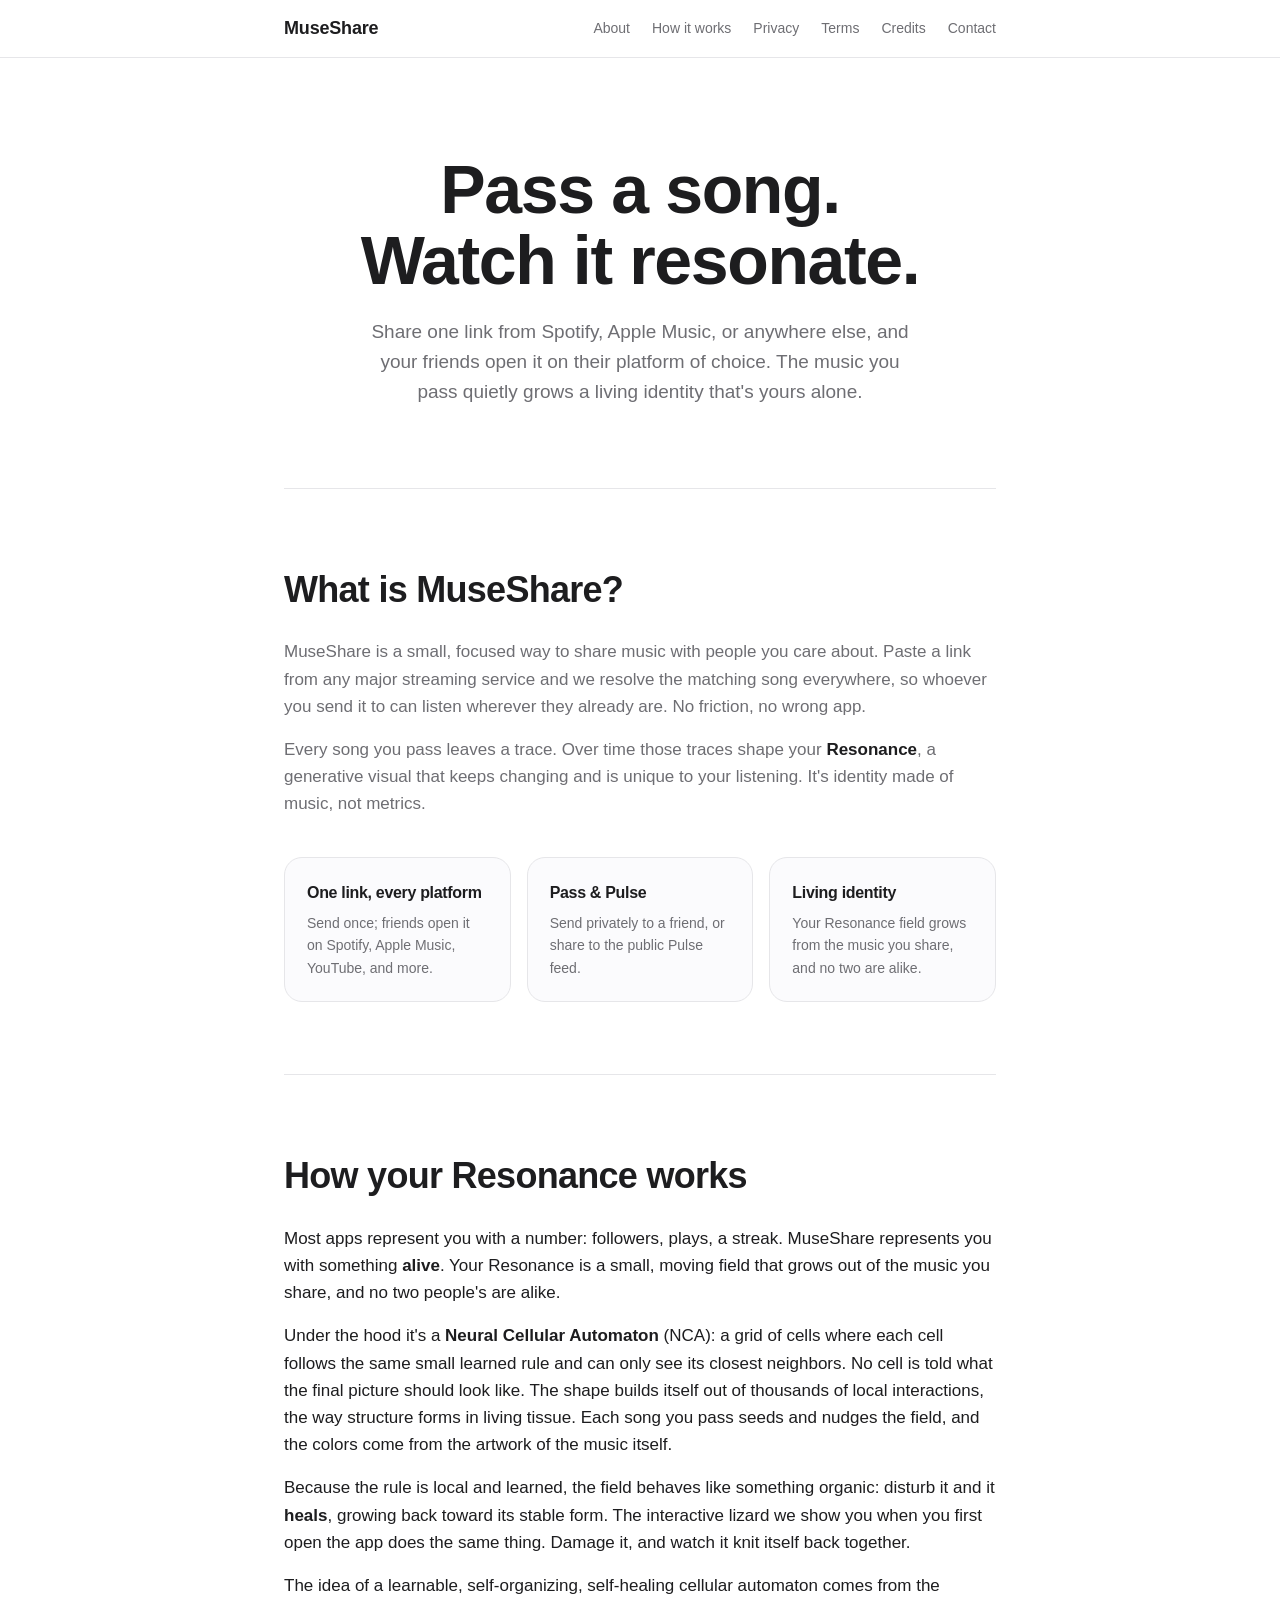
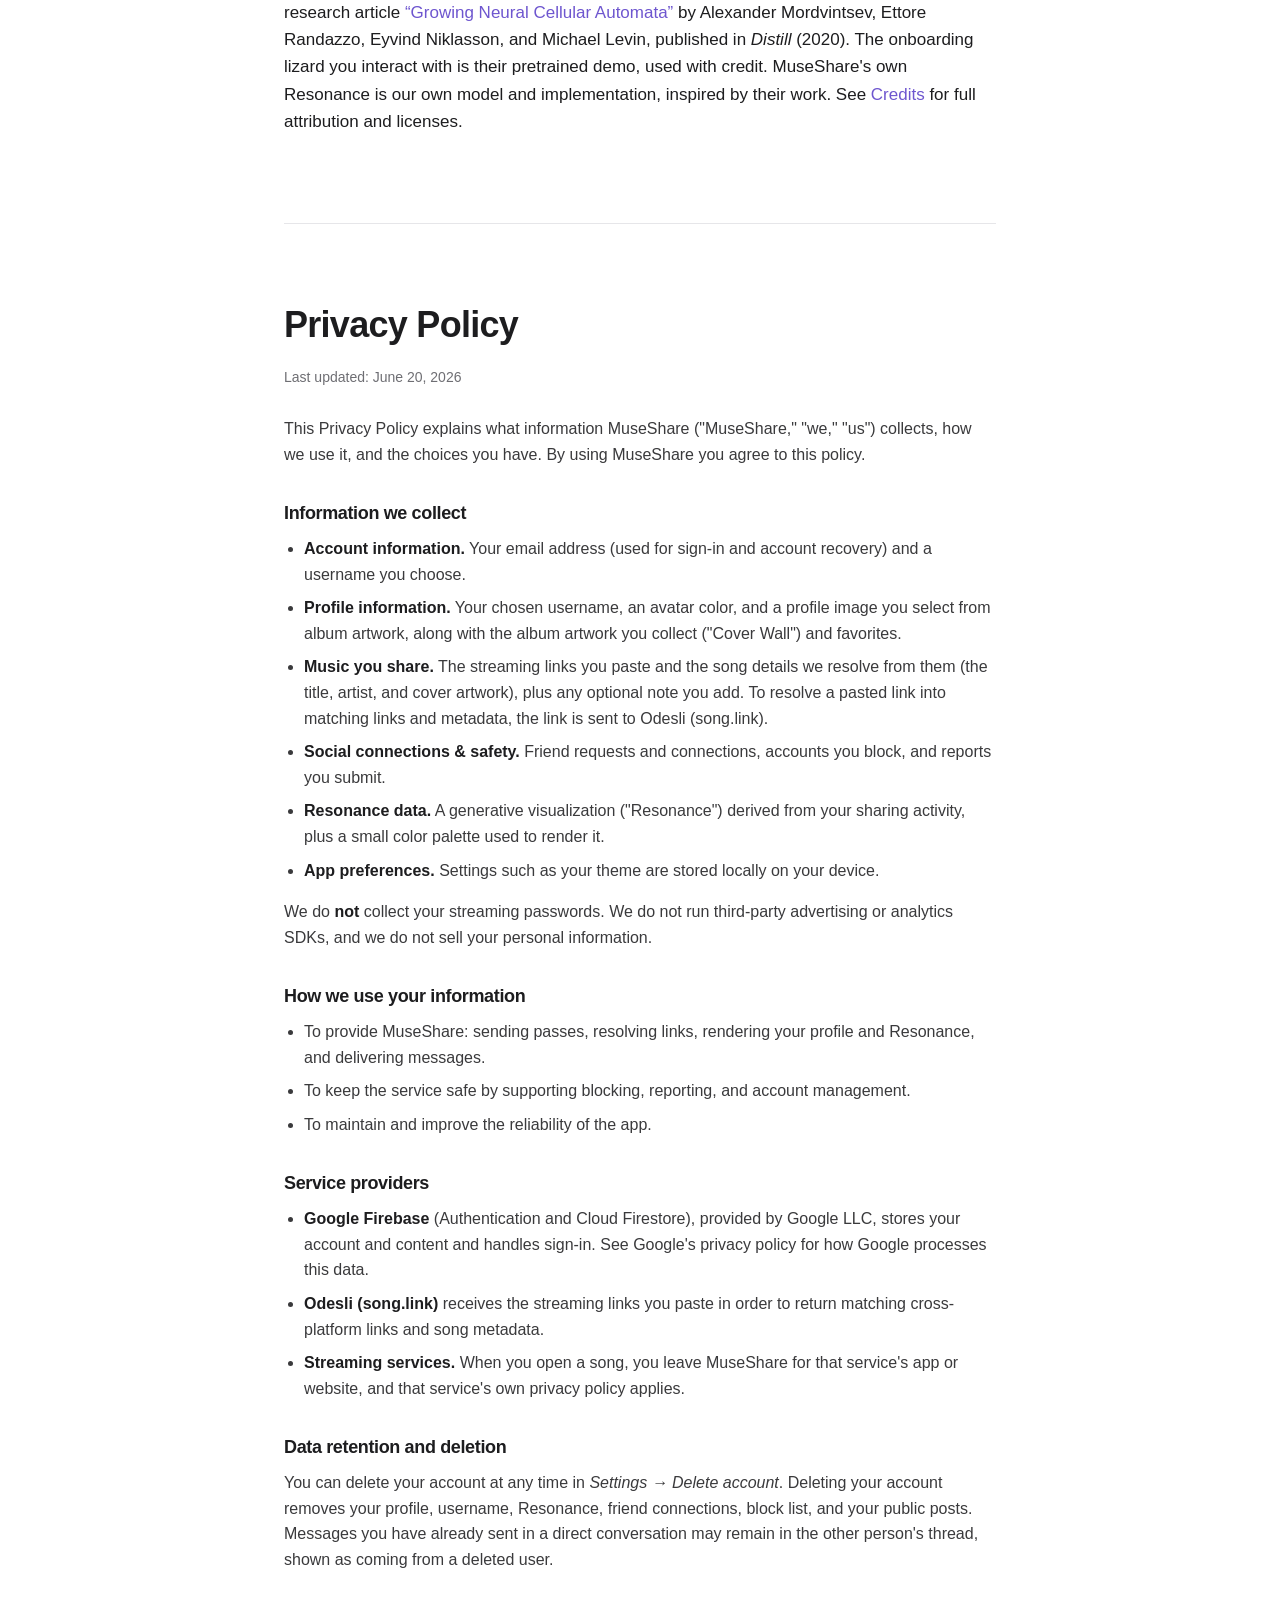
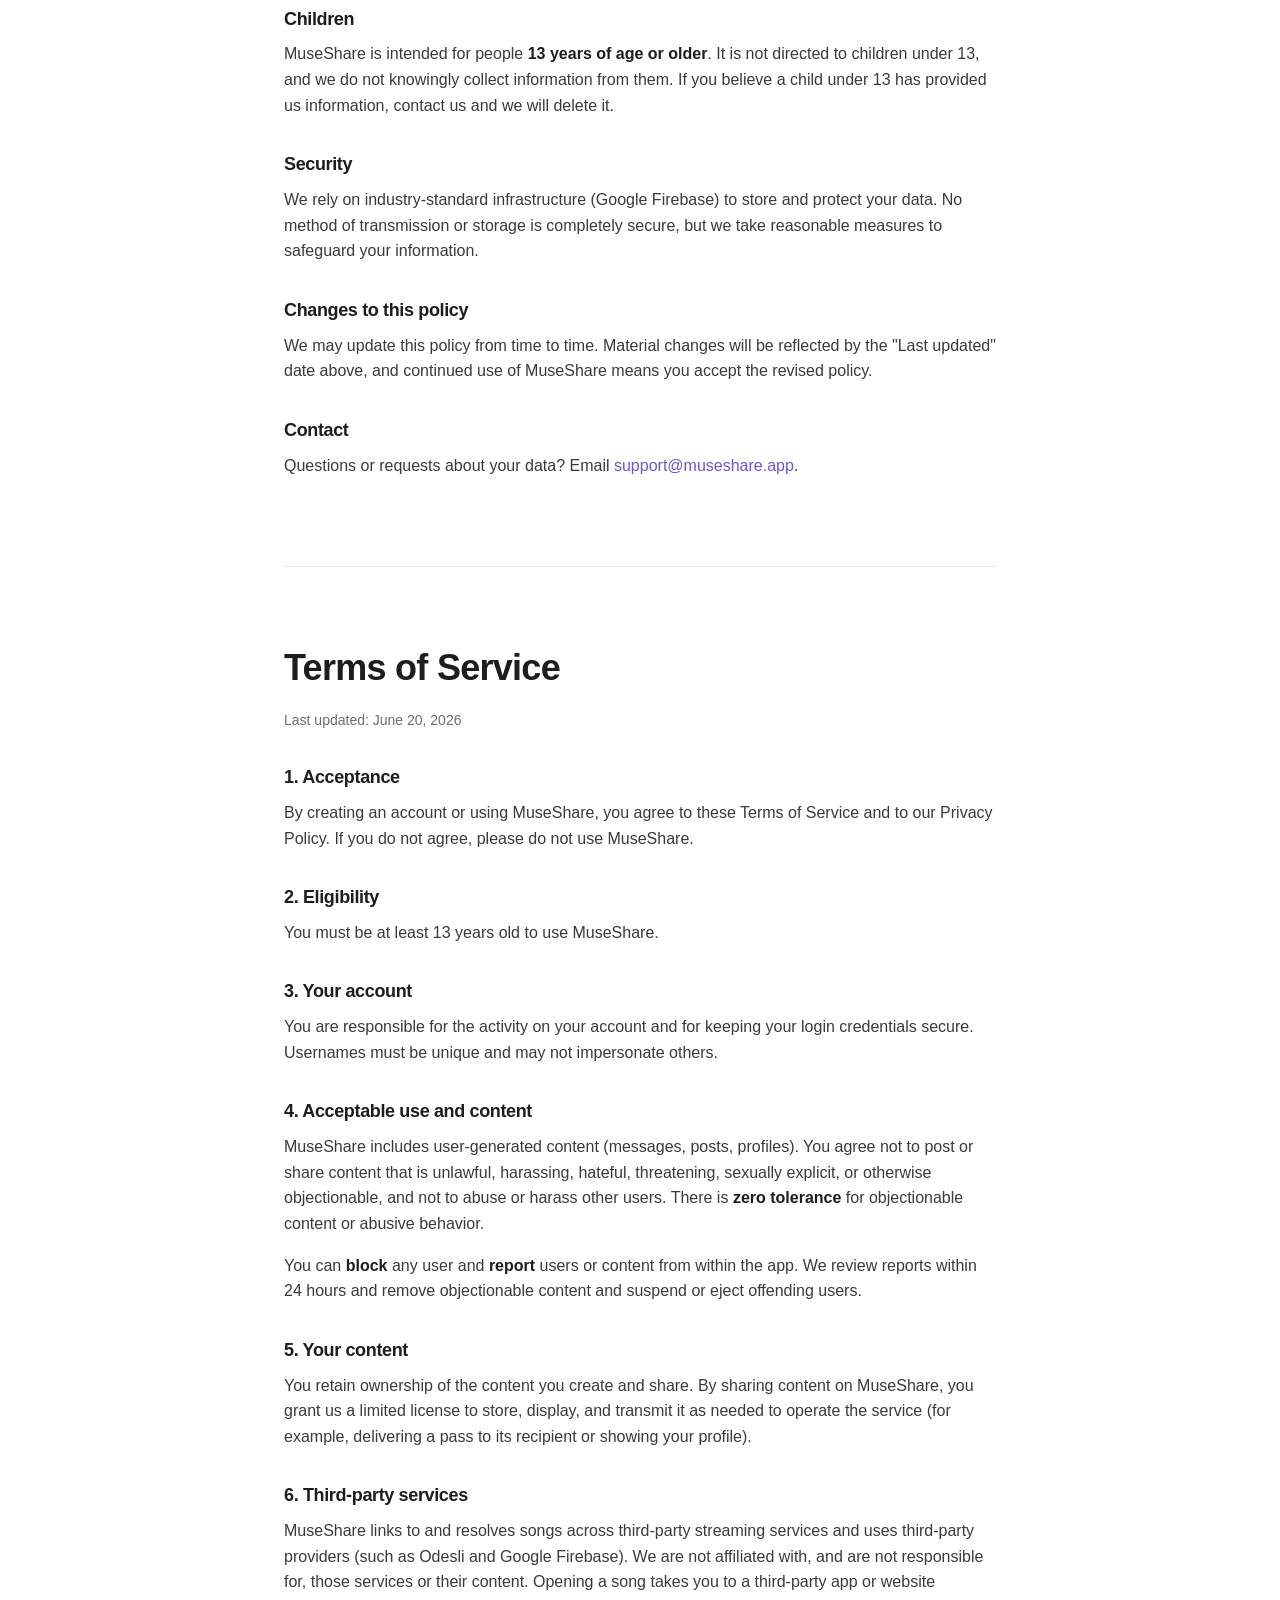
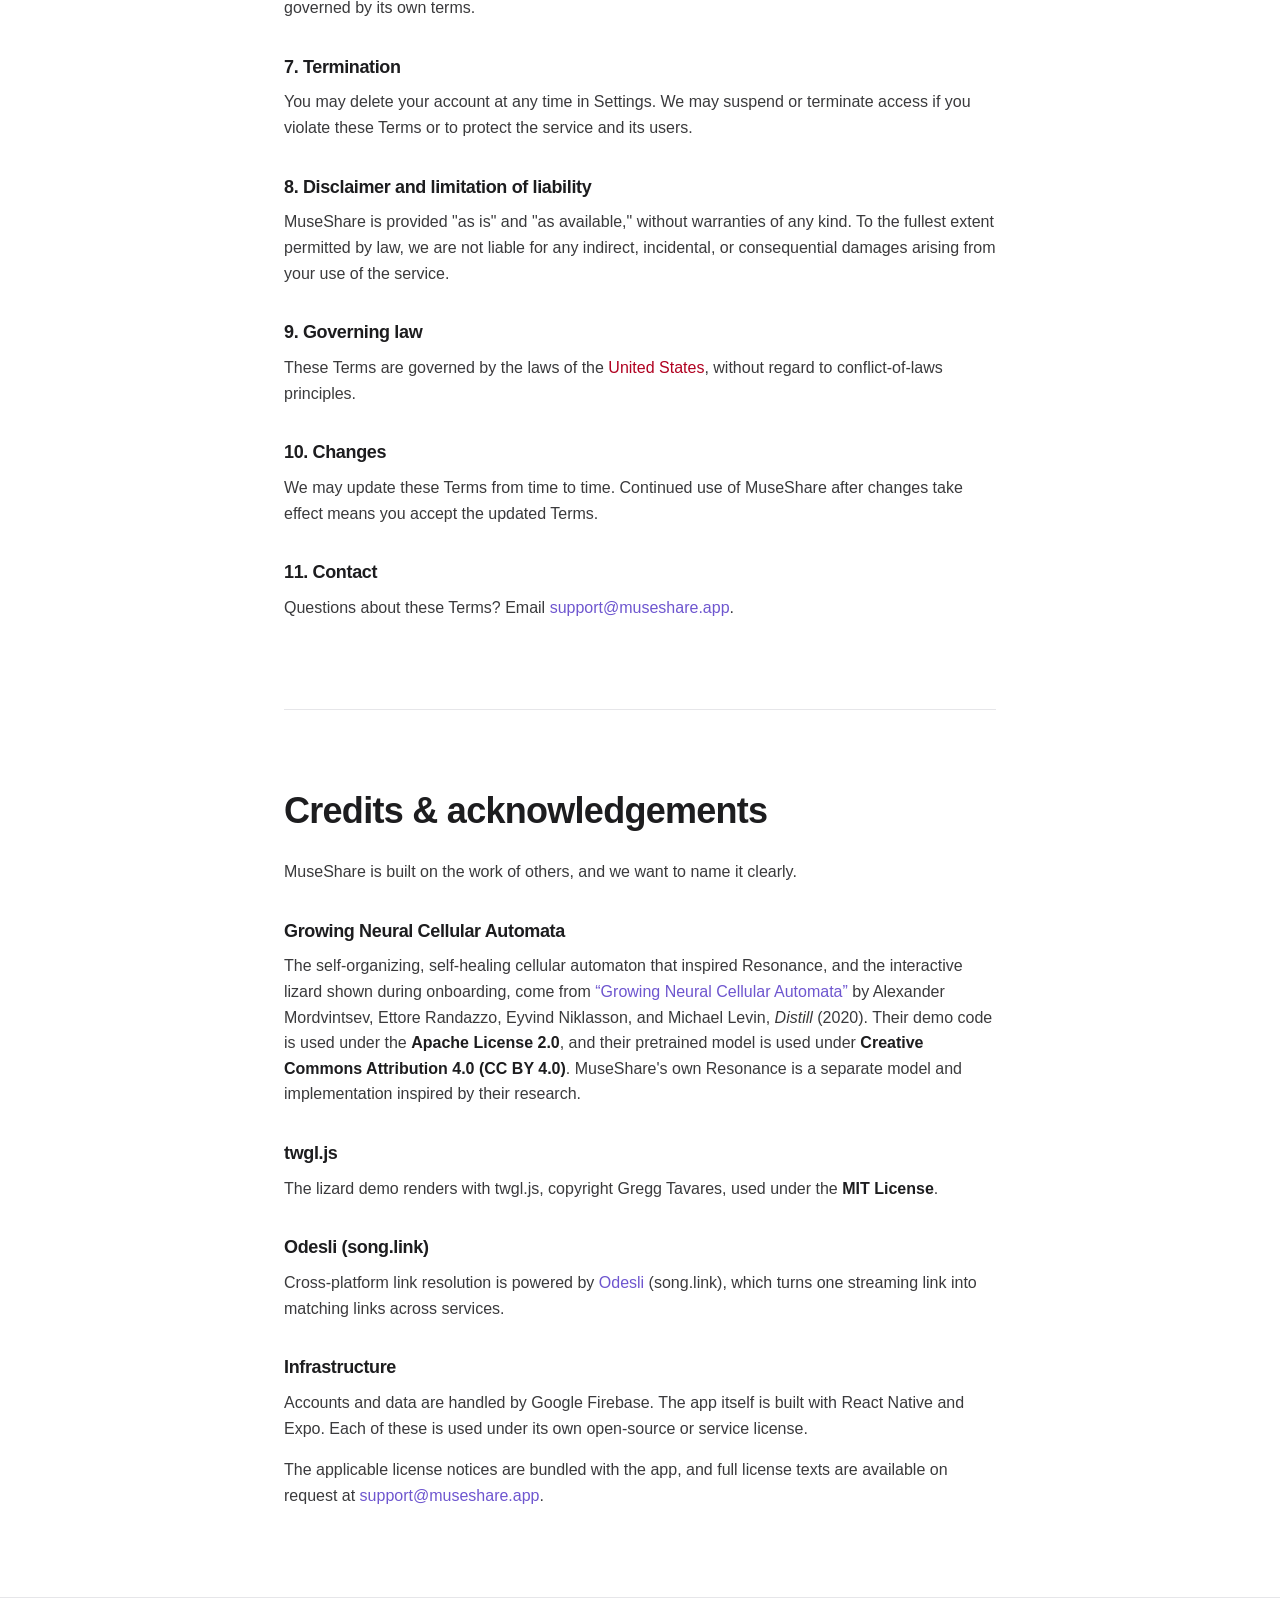
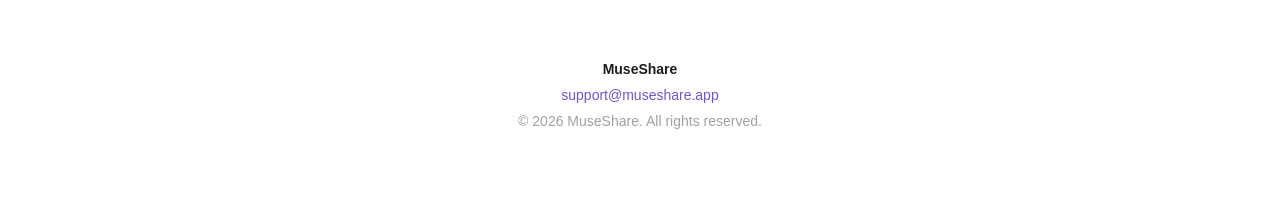
==== commit a68fad75: "Updated terms" ====
--- a/index.html
+++ b/index.html
@@ -213,8 +213,8 @@
       </p>
       <p>
         You can <strong>block</strong> any user and <strong>report</strong> users or
-        content from within the app. We may review reports and remove content or
-        suspend accounts that violate these Terms, at our discretion.
+        content from within the app. We review reports within 24 hours and remove
+        objectionable content and suspend or eject offending users.
       </p>
 
       <h3>5. Your content</h3>
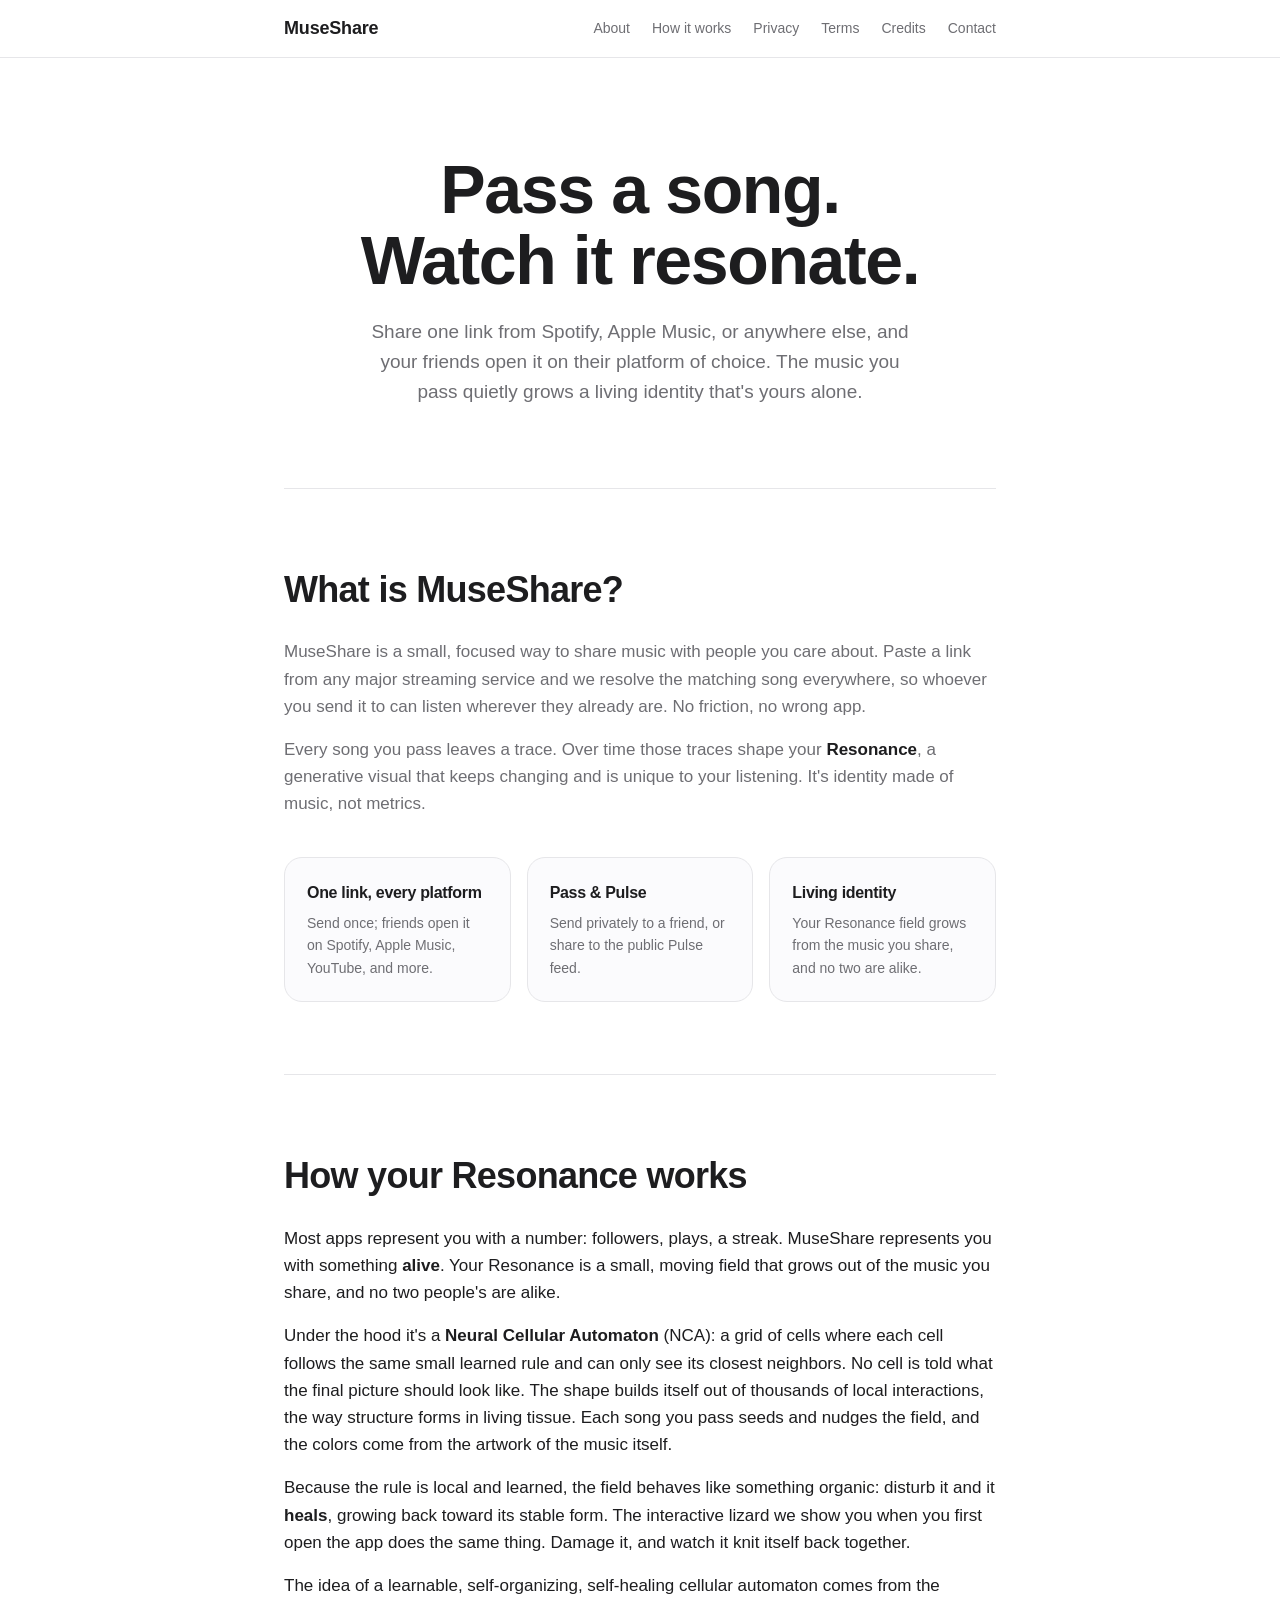
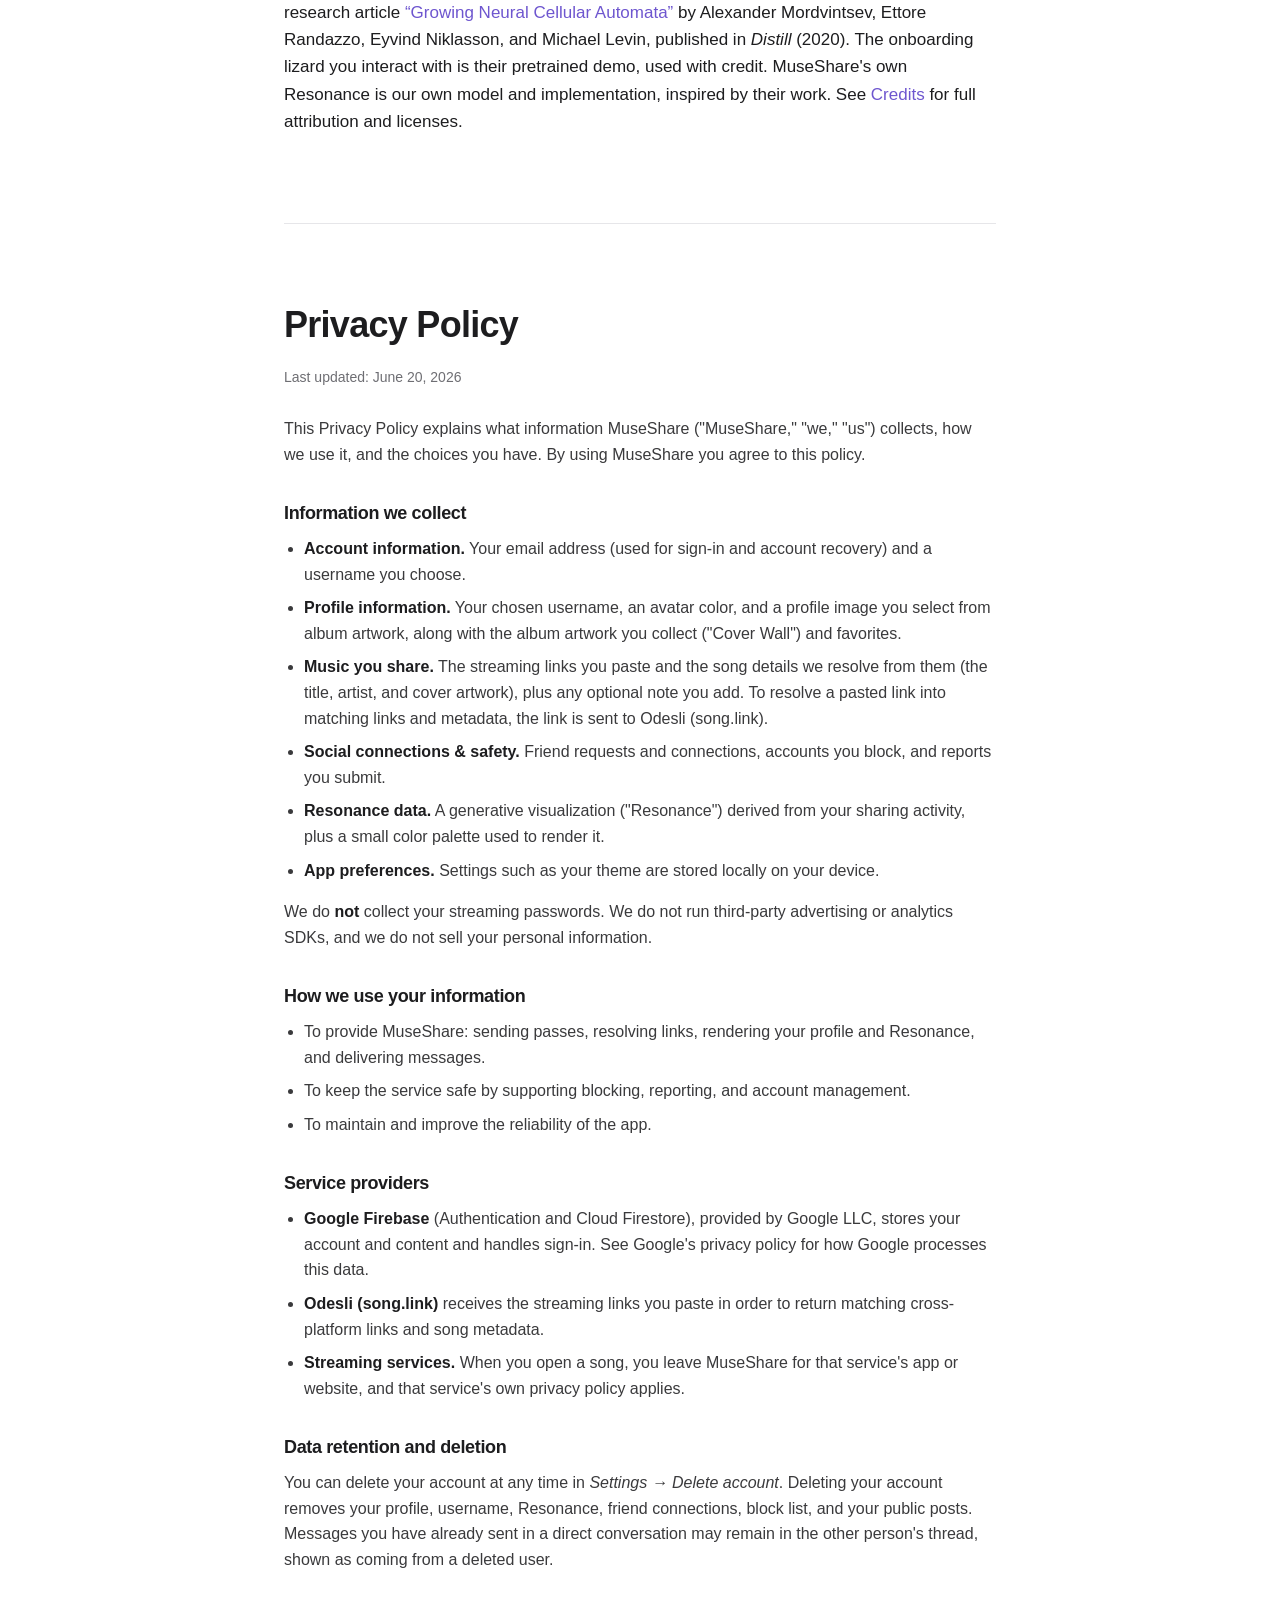
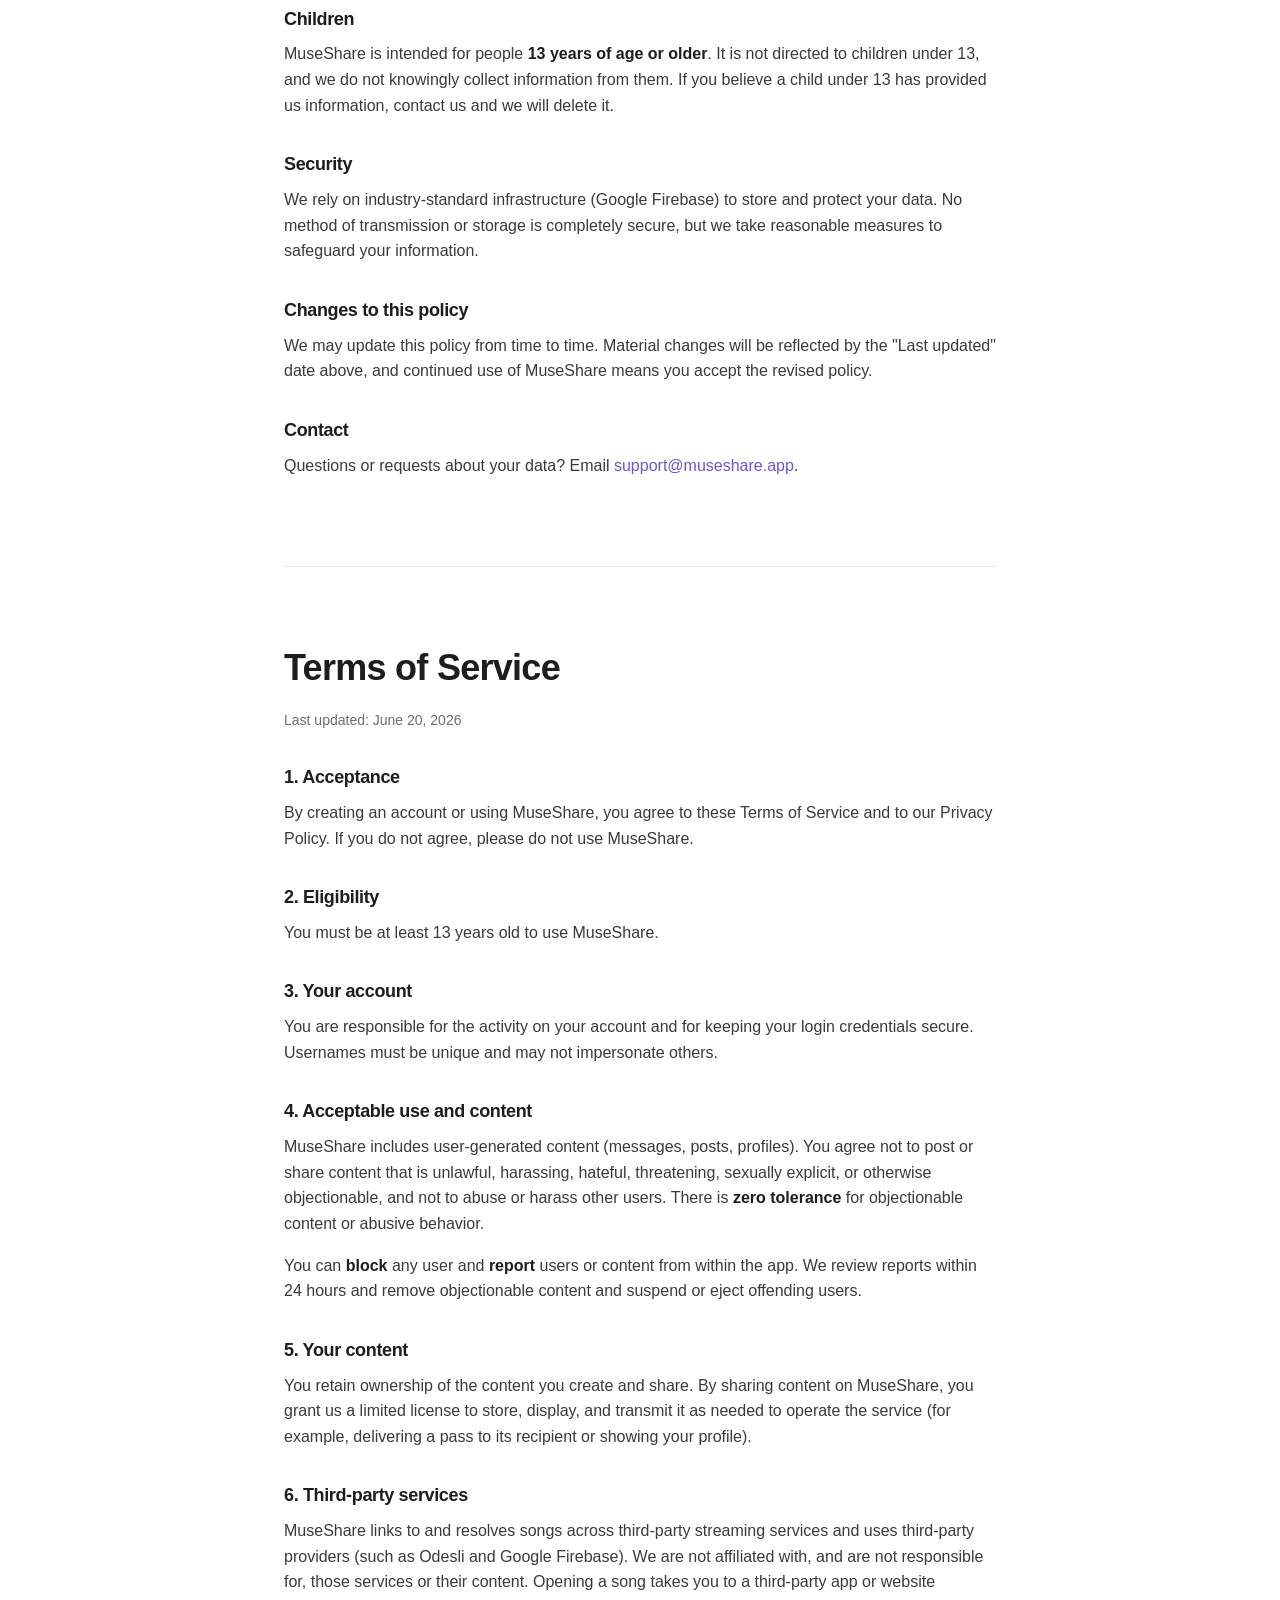
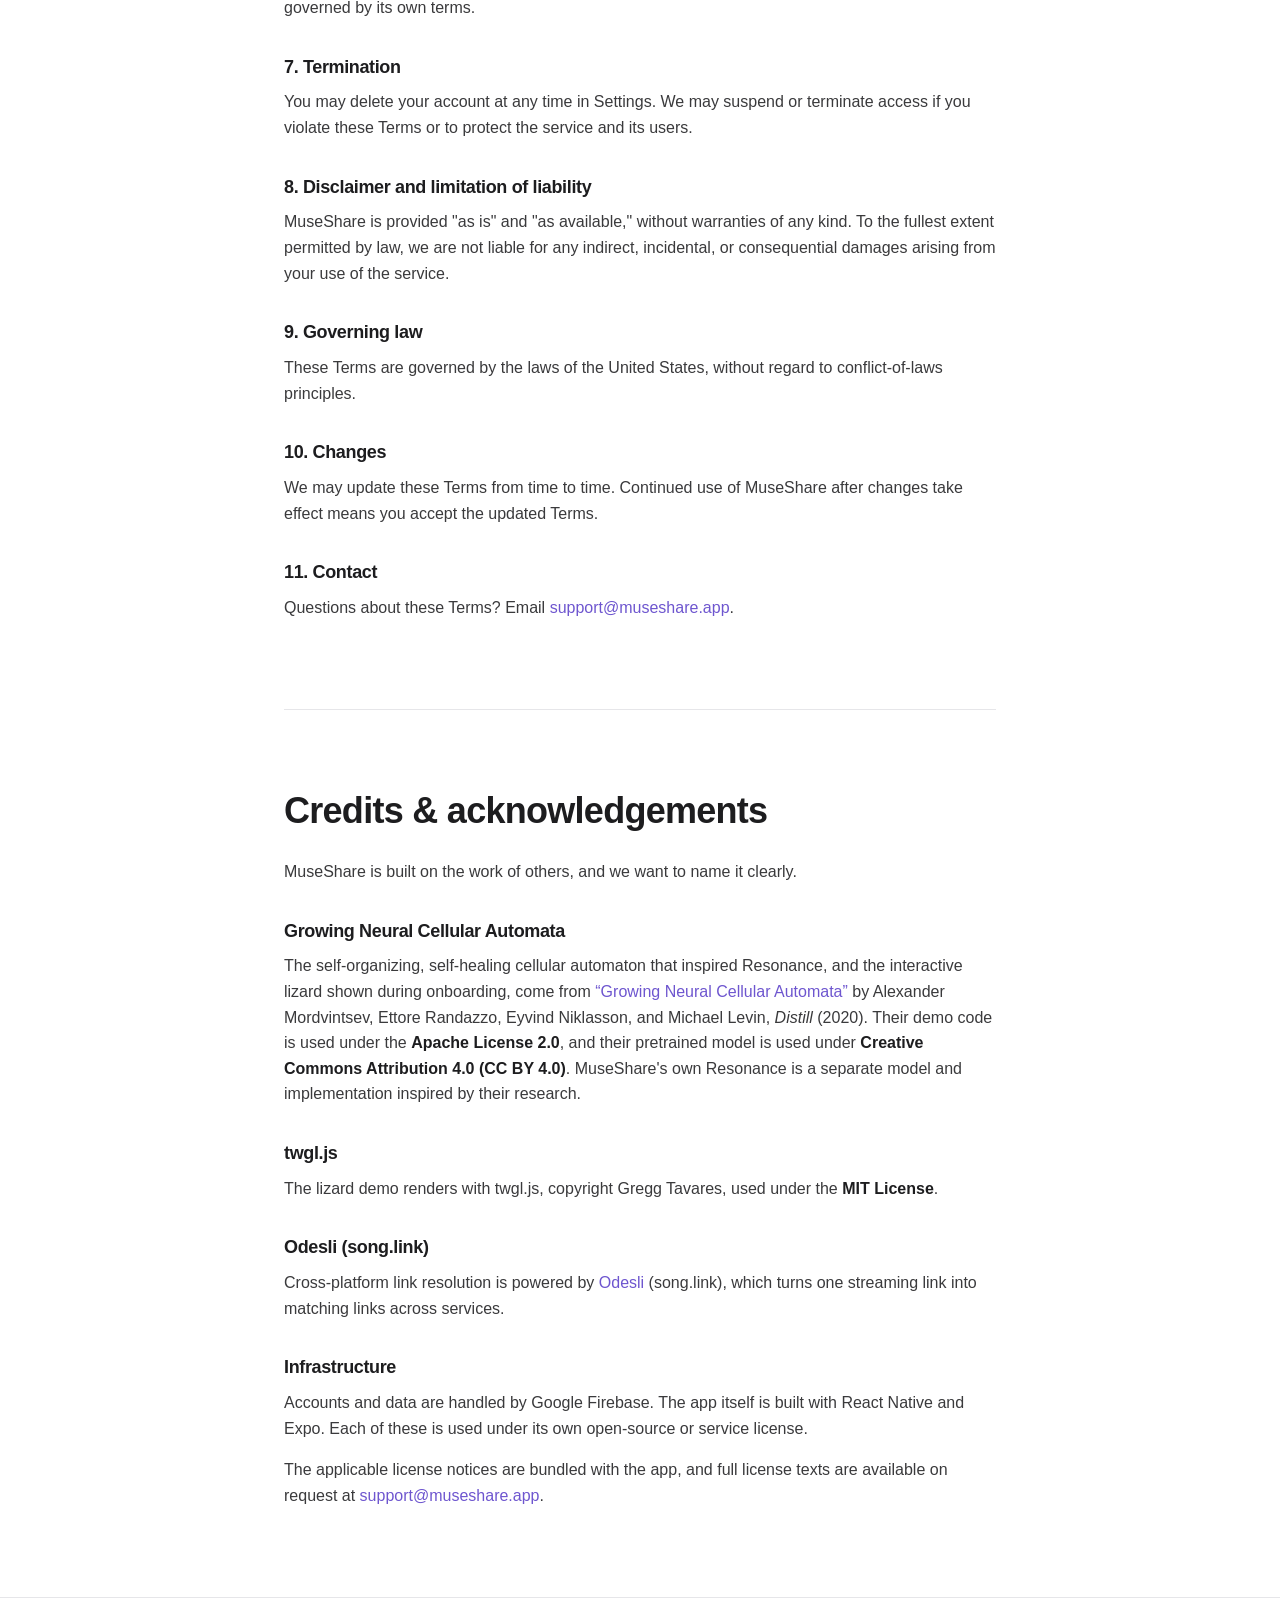
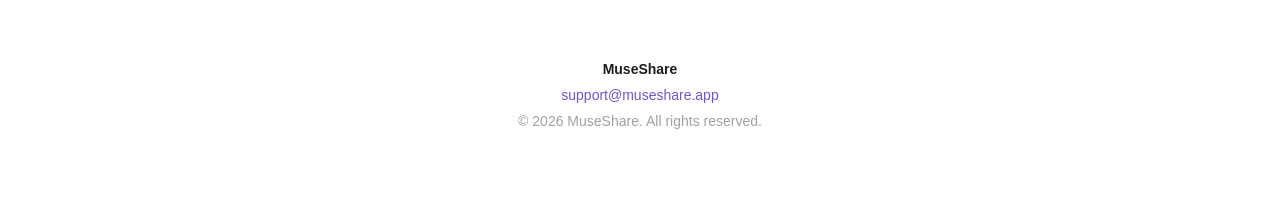
==== commit 86cd5566: "Updated terms again" ====
--- a/index.html
+++ b/index.html
@@ -251,9 +251,8 @@
 
       <h3>9. Governing law</h3>
       <p>
-        These Terms are governed by the laws of the 
-        <span class="placeholder">United States</span>, without regard to
-        conflict-of-laws principles.
+        These Terms are governed by the laws of the United States, without
+        regard to conflict-of-laws principles.
       </p>
 
       <h3>10. Changes</h3>
--- a/style.css
+++ b/style.css
@@ -187,10 +187,6 @@
 .legal strong {
   color: var(--ink);
 }
-.placeholder {
-  color: #b00020;
-  font-weight: 500;
-}
 
 /* ── Footer ─────────────────────────────────────────────────── */
 .footer {
